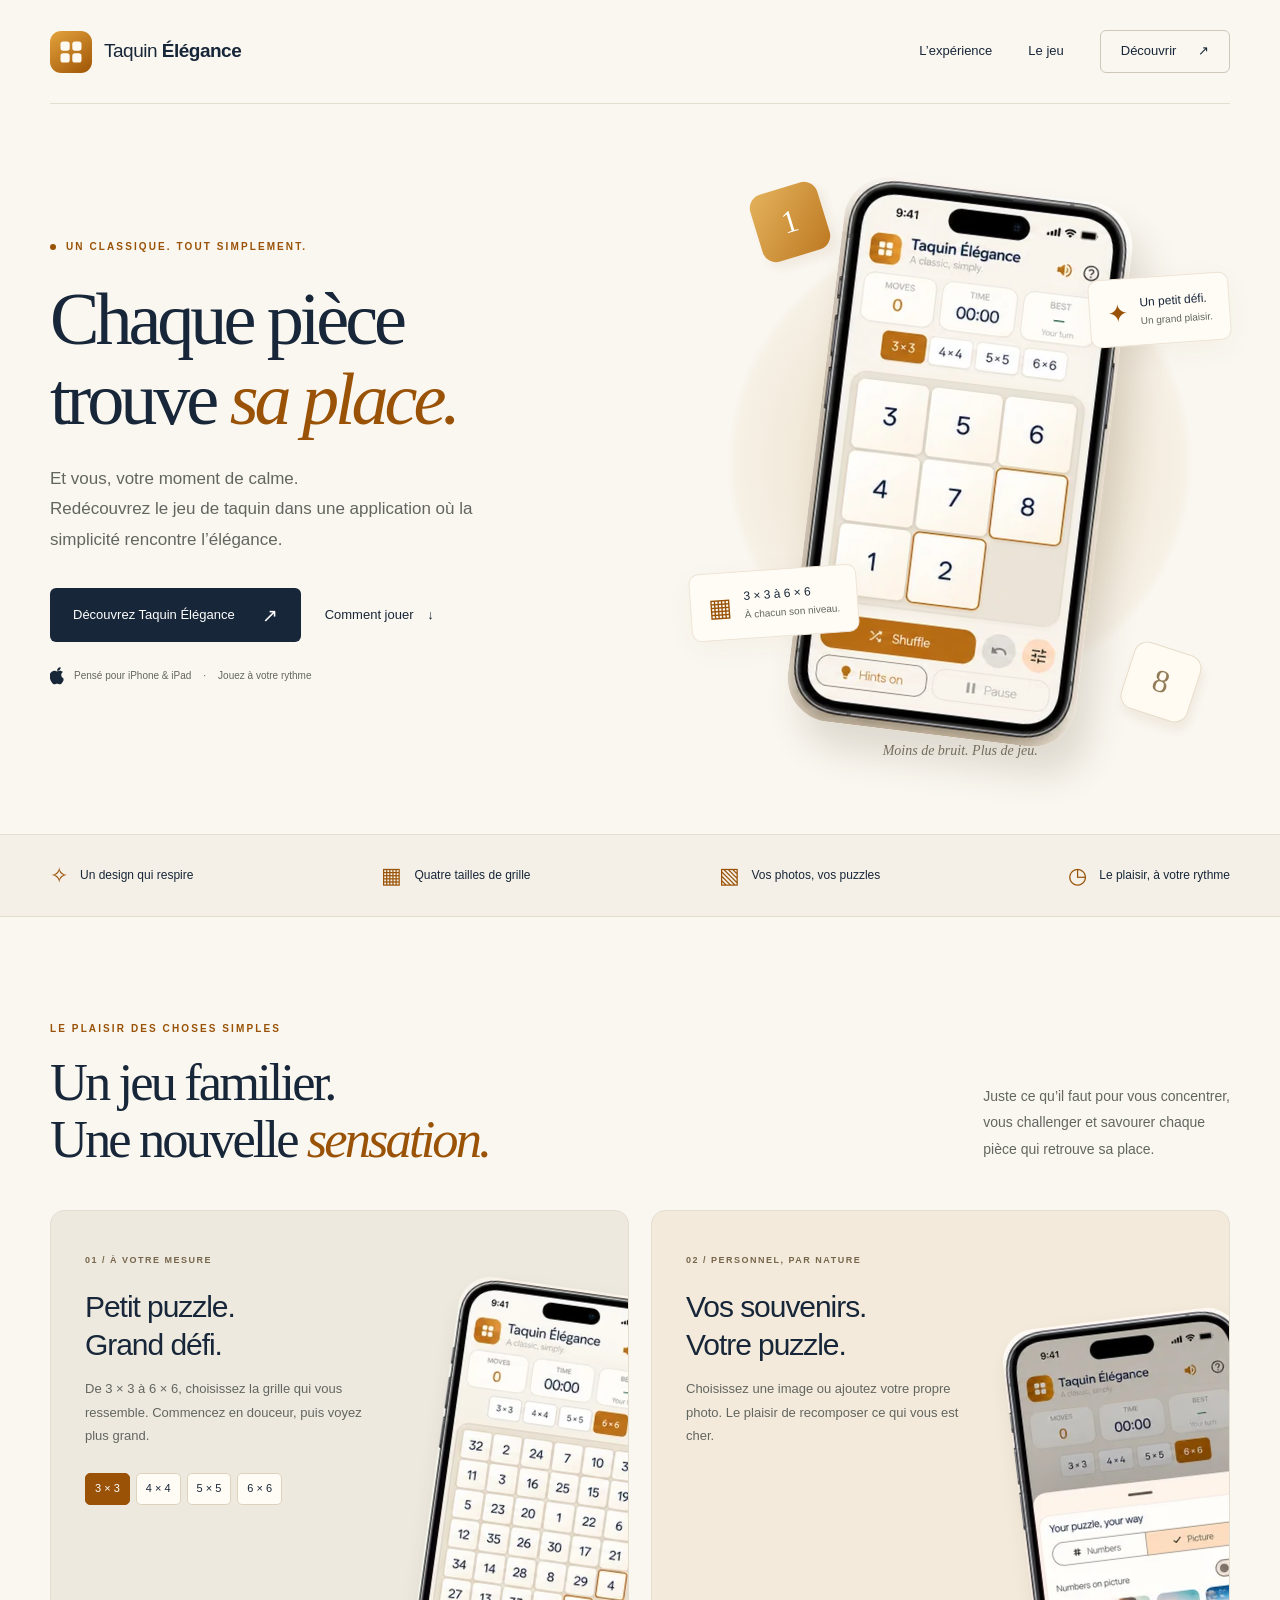
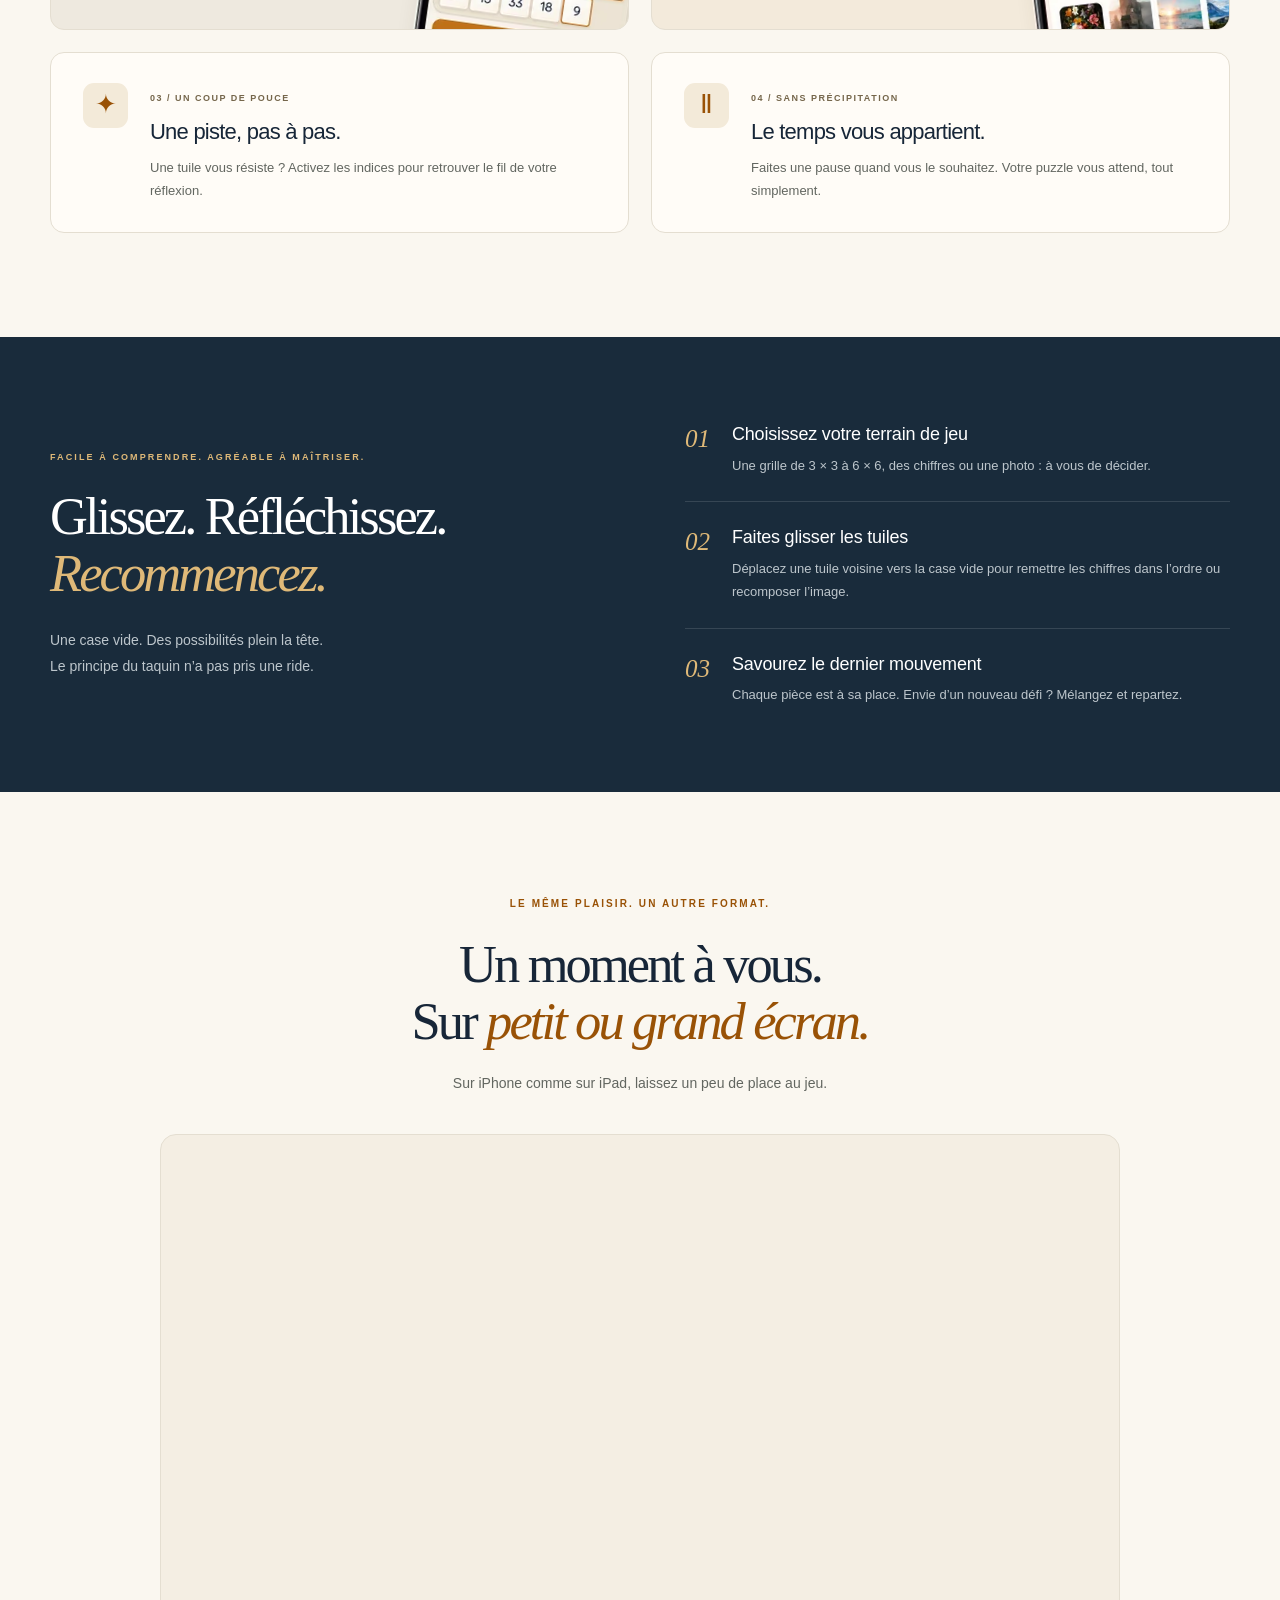
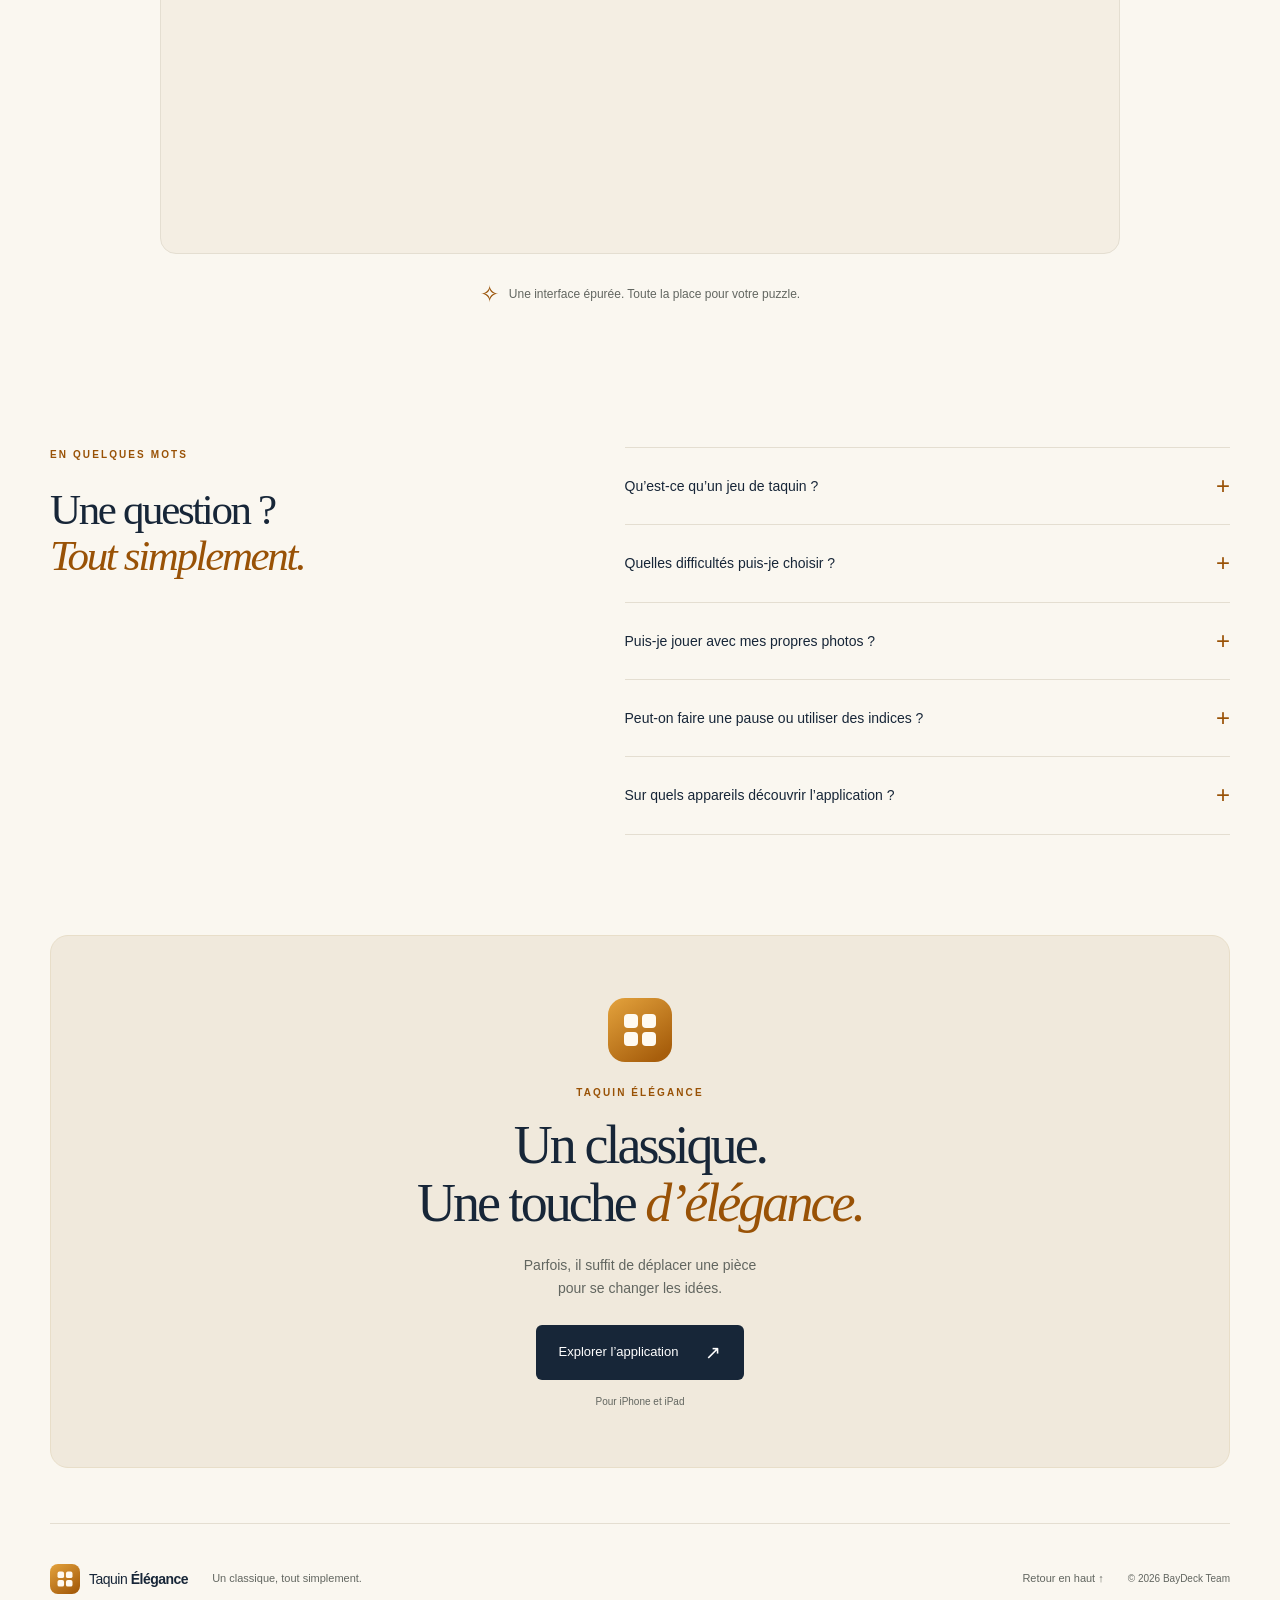
==== index.html @ d19a9f81 "fix: serve landing page from GitHub Pages root" ====
<!doctype html>
<html lang="fr">
<head>
  <meta charset="utf-8">
  <meta name="viewport" content="width=device-width, initial-scale=1">
  <title>Taquin Élégance — Le jeu de puzzle pour iPhone et iPad</title>
  <meta name="description" content="Redécouvrez le jeu de taquin sur iPhone et iPad : grilles de 3 × 3 à 6 × 6, indices et puzzles avec vos photos. Un classique, une touche d’élégance.">
  <meta name="theme-color" content="#faf7f0">
  <link rel="canonical" href="https://baydeck-team.github.io/taquinElegance/">
  <meta property="og:type" content="website">
  <meta property="og:locale" content="fr_FR">
  <meta property="og:site_name" content="Taquin Élégance">
  <meta property="og:title" content="Taquin Élégance — Chaque pièce trouve sa place.">
  <meta property="og:description" content="Un jeu de taquin pour iPhone et iPad. Des chiffres, vos photos et le plaisir de jouer à votre rythme.">
  <meta property="og:url" content="https://baydeck-team.github.io/taquinElegance/">
  <meta property="og:image" content="https://baydeck-team.github.io/taquinElegance/assets/social.jpg">
  <meta property="og:image:width" content="1200">
  <meta property="og:image:height" content="630">
  <meta property="og:image:alt" content="Taquin Élégance et son puzzle de chiffres sur iPhone">
  <meta name="twitter:card" content="summary_large_image">
  <meta name="twitter:title" content="Taquin Élégance — Chaque pièce trouve sa place.">
  <meta name="twitter:description" content="Redécouvrez le plaisir du jeu de taquin sur iPhone et iPad.">
  <meta name="twitter:image" content="https://baydeck-team.github.io/taquinElegance/assets/social.jpg">
  <link rel="icon" type="image/svg+xml" href="assets/icon.svg">
  <link rel="stylesheet" href="styles.css">
  <script type="application/ld+json">
  {"@context":"https://schema.org","@type":"SoftwareApplication","name":"Taquin Élégance","applicationCategory":"GameApplication","operatingSystem":"iOS, iPadOS","inLanguage":"fr","description":"Jeu de taquin avec grilles de 3 × 3 à 6 × 6, indices, mode photo et pause.","url":"https://baydeck-team.github.io/taquinElegance/","image":"https://baydeck-team.github.io/taquinElegance/assets/social.jpg"}
  </script>
</head>
<body>
  <a class="skip-link" href="#contenu">Aller au contenu</a>
  <header class="header wrap">
    <a class="brand" href="#" aria-label="Taquin Élégance, accueil"><img src="assets/icon.svg" width="42" height="42" alt=""><span>Taquin <b>Élégance</b></span></a>
    <nav aria-label="Navigation principale"><a href="#experience">L’expérience</a><a href="#comment-jouer">Le jeu</a><a class="nav-cta" href="#apercu">Découvrir <span aria-hidden="true">↗</span></a></nav>
  </header>
  <main id="contenu">
    <section class="hero wrap" aria-labelledby="hero-title">
      <div class="hero-copy">
        <p class="eyebrow"><span class="dot"></span> UN CLASSIQUE. TOUT SIMPLEMENT.</p>
        <h1 id="hero-title">Chaque pièce<br>trouve <em>sa place.</em></h1>
        <p class="hero-description">Et vous, votre moment de calme.<br>Redécouvrez le jeu de taquin dans une application où la simplicité rencontre l’élégance.</p>
        <div class="hero-actions"><a class="button" href="#experience">Découvrez Taquin Élégance <span aria-hidden="true">↗</span></a><a class="text-link" href="#comment-jouer">Comment jouer <span aria-hidden="true">↓</span></a></div>
        <div class="platform"><svg aria-hidden="true" width="19" height="23" viewBox="0 0 24 28" fill="currentColor"><path d="M17.1 0c.1 2-1.3 4.1-3.1 5.1-.9.5-1.8.7-2.7.6-.2-2 1.1-4 2.4-5 .9-.6 2.3-1.1 3.4-.7ZM21.7 20.6c-.6 1.4-.9 2-1.7 3.2-1.1 1.6-2.6 3.5-4.4 3.5-1.6 0-2.1-1.1-4.2-1.1s-2.7 1.1-4.3 1.1c-1.8 0-3.2-1.7-4.4-3.3C-.6 19.5-1.4 12.8.7 9.3c1.5-2.5 3.8-3.9 6-3.9 1.9 0 3.1 1.1 4.7 1.1 1.5 0 2.5-1.1 4.6-1.1 1.7 0 3.5.9 4.8 2.3-4.2 2.3-3.5 8.4.9 10.1-.1.9-.1 1.7 0 2.8Z"/></svg><span>Pensé pour iPhone & iPad</span><span class="platform-separator">·</span><span>Jouez à votre rythme</span></div>
      </div>
      <div class="hero-visual">
        <div class="orbit" aria-hidden="true"></div><div class="decor-tile tile-one" aria-hidden="true">1</div><div class="decor-tile tile-two" aria-hidden="true">8</div>
        <img class="hero-phone" src="assets/classic-480.webp" srcset="assets/classic-240.webp 240w, assets/classic-320.webp 320w, assets/classic-480.webp 480w" sizes="(max-width: 700px) 240px, (max-width: 1000px) 250px, (min-width: 1450px) 310px, 290px" width="458" height="866" alt="Taquin Élégance sur iPhone : une grille de neuf cases avec les chiffres à remettre dans l’ordre" fetchpriority="high">
        <div class="floating-note note-top"><span aria-hidden="true">✦</span><div>Un petit défi.<small>Un grand plaisir.</small></div></div>
        <div class="floating-note note-bottom"><span class="note-grid" aria-hidden="true">▦</span><div>3 × 3 à 6 × 6<small>À chacun son niveau.</small></div></div>
        <p class="visual-caption">Moins de bruit. Plus de jeu.</p>
      </div>
    </section>
    <div class="benefits-strip"><div class="wrap"><span><i aria-hidden="true">✧</i> Un design qui respire</span><span><i aria-hidden="true">▦</i> Quatre tailles de grille</span><span><i aria-hidden="true">▧</i> Vos photos, vos puzzles</span><span><i aria-hidden="true">◷</i> Le plaisir, à votre rythme</span></div></div>
    <section id="experience" class="section wrap" aria-labelledby="experience-title">
      <div class="section-heading"><div><p class="eyebrow">LE PLAISIR DES CHOSES SIMPLES</p><h2 id="experience-title">Un jeu familier.<br>Une nouvelle <em>sensation.</em></h2></div><p>Juste ce qu’il faut pour vous concentrer,<br>vous challenger et savourer chaque<br>pièce qui retrouve sa place.</p></div>
      <div class="feature-grid">
        <article class="feature feature-challenge"><div class="feature-text"><span class="feature-number">01 / À VOTRE MESURE</span><h3>Petit puzzle.<br>Grand défi.</h3><p>De 3 × 3 à 6 × 6, choisissez la grille qui vous ressemble. Commencez en douceur, puis voyez plus grand.</p><div class="grid-sizes" aria-label="Tailles de grille disponibles"><span>3 × 3</span><span>4 × 4</span><span>5 × 5</span><span>6 × 6</span></div></div><img src="assets/challenge.webp" srcset="assets/challenge-240.webp 240w, assets/challenge.webp 448w" sizes="(max-width: 700px) 180px, (max-width: 1000px) 195px, 220px" alt="Grille de taquin 6 × 6 sur iPhone" width="448" height="868" loading="lazy" decoding="async"></article>
        <article class="feature feature-pictures"><div class="feature-text"><span class="feature-number">02 / PERSONNEL, PAR NATURE</span><h3>Vos souvenirs.<br>Votre puzzle.</h3><p>Choisissez une image ou ajoutez votre propre photo. Le plaisir de recomposer ce qui vous est cher.</p></div><img src="assets/pictures.webp" srcset="assets/pictures-260.webp 260w, assets/pictures.webp 510w" sizes="(max-width: 700px) 190px, (max-width: 1000px) 220px, 238px" alt="Sélection de photos et option pour ajouter sa propre image dans Taquin Élégance" width="510" height="865" loading="lazy" decoding="async"></article>
        <article class="feature feature-hints"><span class="feature-icon" aria-hidden="true">✦</span><div><span class="feature-number">03 / UN COUP DE POUCE</span><h3>Une piste, pas à pas.</h3><p>Une tuile vous résiste ? Activez les indices pour retrouver le fil de votre réflexion.</p></div></article>
        <article class="feature feature-pace"><span class="feature-icon" aria-hidden="true">Ⅱ</span><div><span class="feature-number">04 / SANS PRÉCIPITATION</span><h3>Le temps vous appartient.</h3><p>Faites une pause quand vous le souhaitez. Votre puzzle vous attend, tout simplement.</p></div></article>
      </div>
    </section>
    <section id="comment-jouer" class="how-section" aria-labelledby="how-title"><div class="wrap how-layout"><div><p class="eyebrow">FACILE À COMPRENDRE. AGRÉABLE À MAÎTRISER.</p><h2 id="how-title">Glissez. Réfléchissez.<br><em>Recommencez.</em></h2><p class="how-intro">Une case vide. Des possibilités plein la tête.<br>Le principe du taquin n’a pas pris une ride.</p></div><ol class="steps"><li><span class="step-number">01</span><div><h3>Choisissez votre terrain de jeu</h3><p>Une grille de 3 × 3 à 6 × 6, des chiffres ou une photo : à vous de décider.</p></div></li><li><span class="step-number">02</span><div><h3>Faites glisser les tuiles</h3><p>Déplacez une tuile voisine vers la case vide pour remettre les chiffres dans l’ordre ou recomposer l’image.</p></div></li><li><span class="step-number">03</span><div><h3>Savourez le dernier mouvement</h3><p>Chaque pièce est à sa place. Envie d’un nouveau défi ? Mélangez et repartez.</p></div></li></ol></div></section>
    <section id="apercu" class="section wrap showcase" aria-labelledby="preview-title"><p class="eyebrow">LE MÊME PLAISIR. UN AUTRE FORMAT.</p><h2 id="preview-title">Un moment à vous.<br>Sur <em>petit ou grand écran.</em></h2><p>Sur iPhone comme sur iPad, laissez un peu de place au jeu.</p><picture><source type="image/webp" srcset="assets/ipad-400.webp 400w, assets/ipad-800.webp 800w, assets/ipad-1400.webp 1400w" sizes="(max-width: 700px) calc(100vw - 42px), (max-width: 1000px) calc(100vw - 58px), 958px"><img src="assets/ipad-1400.webp" alt="Taquin Élégance sur iPad, avec un puzzle photo en pause et les options de personnalisation" width="2732" height="2048" loading="lazy" decoding="async"></picture><div class="showcase-note"><span aria-hidden="true">✧</span> Une interface épurée. Toute la place pour votre puzzle.</div></section>
    <section class="faq wrap" aria-labelledby="faq-title"><div><p class="eyebrow">EN QUELQUES MOTS</p><h2 id="faq-title">Une question ?<br><em>Tout simplement.</em></h2></div><div class="faq-list"><details><summary>Qu’est-ce qu’un jeu de taquin ?</summary><p>Le taquin est un puzzle de tuiles coulissantes avec une case vide. Vous déplacez les tuiles voisines de cette case pour remettre les chiffres dans l’ordre ou reconstituer une image.</p></details><details><summary>Quelles difficultés puis-je choisir ?</summary><p>Taquin Élégance propose quatre tailles de grille : 3 × 3, 4 × 4, 5 × 5 et 6 × 6. Une petite grille pour découvrir le jeu, une plus grande pour relever le défi.</p></details><details><summary>Puis-je jouer avec mes propres photos ?</summary><p>Oui. Vous pouvez choisir une image proposée dans l’application ou ajouter votre propre photo pour la transformer en puzzle.</p></details><details><summary>Peut-on faire une pause ou utiliser des indices ?</summary><p>Oui. Vous pouvez mettre la partie en pause et activer les indices lorsque vous avez besoin d’un coup de pouce.</p></details><details><summary>Sur quels appareils découvrir l’application ?</summary><p>Taquin Élégance est une application pour iPhone et iPad. Les captures présentées sur cette page illustrent son interface sur les deux formats.</p></details></div></section>
    <section class="closing wrap" aria-labelledby="closing-title"><img src="assets/icon.svg" width="64" height="64" alt=""><p class="eyebrow">TAQUIN ÉLÉGANCE</p><h2 id="closing-title">Un classique.<br>Une touche <em>d’élégance.</em></h2><p>Parfois, il suffit de déplacer une pièce<br>pour se changer les idées.</p><a class="button" href="#apercu">Explorer l’application <span aria-hidden="true">↗</span></a><span class="closing-platform">Pour iPhone et iPad</span></section>
  </main>
  <footer class="footer wrap"><a class="brand" href="#"><img src="assets/icon.svg" width="30" height="30" alt=""><span>Taquin <b>Élégance</b></span></a><p>Un classique, tout simplement.</p><a href="#contenu">Retour en haut <span aria-hidden="true">↑</span></a><small>© 2026 BayDeck Team</small></footer>
</body>
</html>
---- styles.css ----
:root{--paper:#faf7f0;--ink:#172638;--muted:#626660;--amber:#995206;--line:#e4ded1;--serif:Georgia,'Times New Roman',serif;--sans:-apple-system,BlinkMacSystemFont,'Segoe UI',sans-serif}
*{box-sizing:border-box}html{scroll-behavior:smooth;scroll-padding-top:32px}body{margin:0;background:var(--paper);color:var(--ink);font:16px/1.6 var(--sans);-webkit-font-smoothing:antialiased}a{color:inherit;text-decoration:none}img{max-width:100%;height:auto;display:block}h1,h2,h3,p{margin:0}h1,h2{font-family:var(--serif);font-weight:400;letter-spacing:-.055em;line-height:1.08}h1{font-size:clamp(52px,5.8vw,80px)}h2{font-size:clamp(38px,4.1vw,54px)}h3{font-size:23px;line-height:1.25;letter-spacing:-.035em;font-weight:500}em{color:var(--amber);font-weight:400}a:focus-visible,summary:focus-visible{outline:3px solid var(--amber);outline-offset:6px;border-radius:4px}.wrap{width:min(1180px,calc(100% - 96px));margin-inline:auto}.skip-link{position:absolute;left:20px;top:-100px;z-index:10;background:var(--ink);color:#fff;padding:12px}.skip-link:focus{top:12px}.header{height:104px;display:flex;align-items:center;justify-content:space-between;border-bottom:1px solid var(--line)}.brand{display:flex;align-items:center;gap:12px;font-size:19px;letter-spacing:-.5px;white-space:nowrap}.brand b{font-weight:600}.header nav{display:flex;align-items:center;gap:36px;font-size:13px;font-weight:500}.header nav>a{padding-block:12px}.header nav>a:hover,.text-link:hover,.footer>a:hover{color:var(--amber)}.header nav .nav-cta{border:1px solid #cfc7b8;padding:10px 20px;border-radius:6px}.nav-cta span{margin-left:18px}.hero{display:grid;grid-template-columns:1.15fr 1fr;gap:20px;align-items:center;min-height:730px;padding-block:58px 72px}.eyebrow{font-size:10px;letter-spacing:2.1px;font-weight:650;color:var(--amber);margin-bottom:24px}.hero .eyebrow{display:flex;align-items:center;gap:10px}.dot{width:6px;height:6px;border-radius:50%;background:var(--amber)}.hero h1{margin-bottom:25px}.hero-description{font-size:17px;color:var(--muted);max-width:430px;line-height:1.8}.hero-actions{display:flex;gap:24px;align-items:center;margin-top:32px}.button{display:inline-flex;align-items:center;justify-content:center;gap:27px;background:var(--ink);color:#fff;font-size:13px;font-weight:500;padding:17px 23px;border-radius:6px;transition:background .2s,transform .2s}.button:hover{background:#31475a;transform:translateY(-2px)}.button span{font-size:19px;line-height:1}.text-link{font-size:13px;white-space:nowrap}.text-link span{margin-left:10px}.platform{display:flex;align-items:center;gap:9px;margin-top:25px;font-size:10px;color:var(--muted)}.platform svg{width:15px;height:18px;color:var(--ink)}.platform-separator{margin-inline:3px}.hero-visual{height:580px;position:relative;display:flex;align-items:center;justify-content:center}.orbit{position:absolute;width:470px;height:470px;max-width:100%;border-radius:50%;background:radial-gradient(ellipse,#eadcc3 0,#f1e8d8 47%,#f6f0e5 67%,transparent 70%)}.hero-phone{position:relative;width:290px;border-radius:44px;transform:rotate(7deg);box-shadow:16px 26px 35px #53402628}.floating-note{position:absolute;display:flex;align-items:center;gap:12px;padding:13px 17px;background:#fffcf6;border:1px solid #eee4d6;border-radius:10px;box-shadow:0 8px 30px #63481b0a;font-size:12px;line-height:1.6}.floating-note>span{font-size:25px;color:var(--amber)}.floating-note small{display:block;font-size:10px;color:var(--muted)}.note-top{right:0;top:104px;transform:rotate(-4deg)}.note-bottom{left:0;bottom:115px;transform:rotate(-4deg)}.decor-tile{position:absolute;width:70px;height:70px;display:grid;place-items:center;border-radius:14px;font-family:var(--serif);font-size:32px;box-shadow:4px 7px 10px #7a501a14}.tile-one{top:15px;left:65px;transform:rotate(-17deg);color:#fff;background:linear-gradient(135deg,#e4b25c,#bd7922)}.tile-two{right:34px;bottom:35px;transform:rotate(18deg);border:1px solid #e7ddcb;background:#fffbf2;color:#927b57}.visual-caption{position:absolute;bottom:-10px;font-family:var(--serif);font-style:italic;color:#746d5d;font-size:14px}.benefits-strip{border-block:1px solid var(--line);background:#f4f0e7}.benefits-strip>.wrap{display:flex;justify-content:space-between;gap:24px;padding-block:23px}.benefits-strip span{display:flex;gap:12px;align-items:center;font-size:12px}.benefits-strip i{font-size:22px;color:var(--amber);font-style:normal}.section{padding-block:104px}.section-heading{display:flex;justify-content:space-between;align-items:end;gap:35px;margin-bottom:42px}.section-heading .eyebrow{margin-bottom:17px}.section-heading>p{font-size:14px;color:var(--muted);line-height:1.9;margin-bottom:5px}.feature-grid{display:grid;grid-template-columns:1fr 1fr;gap:22px}.feature{border:1px solid var(--line);border-radius:14px;overflow:hidden}.feature-challenge,.feature-pictures{position:relative;min-height:420px;display:flex;background:#eee9df}.feature-pictures{background:#f3eadb}.feature-text{padding:34px;width:60%;position:relative;z-index:1}.feature-number{font-size:9px;letter-spacing:1.5px;color:#75664b;font-weight:600}.feature h3{margin-block:18px 14px;font-size:30px}.feature p{font-size:13px;line-height:1.8;color:var(--muted)}.feature-challenge>img,.feature-pictures>img{width:220px;position:absolute;right:-24px;top:75px;transform:rotate(8deg);border-radius:33px;box-shadow:8px 15px 25px #41372a24}.feature-pictures>img{right:-32px;top:106px;transform:rotate(-7deg);width:238px}.grid-sizes{display:flex;flex-wrap:wrap;gap:6px;margin-top:26px}.grid-sizes span{background:#fffcf5;border:1px solid #ded2bc;border-radius:5px;font-size:11px;padding:6px 9px}.grid-sizes span:first-child{background:var(--amber);color:white;border-color:var(--amber)}.feature-hints,.feature-pace{padding:30px 32px;display:flex;gap:22px;align-items:start;background:#fffcf7}.feature-icon{width:45px;height:45px;flex-shrink:0;display:grid;place-items:center;color:var(--amber);background:#f3ead9;font-size:26px;border-radius:11px}.feature-hints h3,.feature-pace h3{font-size:22px;margin-block:10px}.how-section{background:#192b3b;color:#fff;padding-block:86px}.how-layout{display:grid;grid-template-columns:1fr 1fr;gap:90px;align-items:center}.how-section .eyebrow{color:#dfb978;font-size:9px}.how-section em{color:#dfb978}.how-intro{color:#bdc6cc;font-size:14px;line-height:1.9;margin-top:25px}.steps{list-style:none;padding:0;margin:0}.steps li{display:flex;gap:22px;padding-block:24px;border-bottom:1px solid #ffffff20}.steps li:first-child{padding-top:0}.steps li:last-child{border:0;padding-bottom:0}.step-number{font-family:var(--serif);font-style:italic;font-size:25px;color:#dfb978;line-height:1.25}.steps h3{font-size:18px;margin-bottom:8px;letter-spacing:-.2px}.steps p{font-size:13px;color:#bdc6cc;line-height:1.8}.showcase{text-align:center}.showcase>p:not(.eyebrow){color:var(--muted);font-size:14px;margin-top:22px}.showcase picture{display:block;max-width:960px;margin:40px auto 0;border:1px solid var(--line);border-radius:16px;overflow:hidden;background:#f4eee3}.showcase-note{display:flex;justify-content:center;align-items:center;gap:10px;font-size:12px;color:var(--muted);margin-top:22px}.showcase-note span{color:var(--amber);font-size:23px}.faq{display:grid;grid-template-columns:1fr 1.2fr;gap:70px;padding-block:30px 100px}.faq h2{font-size:43px}.faq-list{border-top:1px solid var(--line)}details{border-bottom:1px solid var(--line);padding:19px 0}summary{font-size:14px;font-weight:500;cursor:pointer;list-style:none;display:flex;gap:20px;align-items:center;justify-content:space-between}summary::-webkit-details-marker{display:none}summary:after{content:'+';font-size:24px;font-weight:300;color:var(--amber)}details[open] summary:after{content:'−'}details p{font-size:13px;color:var(--muted);margin-top:14px;line-height:1.85;padding-right:25px}.closing{text-align:center;background:#f0e9dc;border:1px solid #e8dec9;border-radius:18px;padding:62px 25px 57px}.closing>img{margin:0 auto 23px}.closing .eyebrow{margin-bottom:15px}.closing h2{font-size:54px}.closing>p:not(.eyebrow){font-size:14px;color:var(--muted);margin-top:22px}.closing .button{margin-top:26px}.closing-platform{display:block;font-size:10px;color:var(--muted);margin-top:14px}.footer{display:flex;flex-wrap:wrap;gap:24px;align-items:center;padding-block:40px;margin-top:55px;border-top:1px solid var(--line);font-size:11px;color:var(--muted)}.footer .brand{font-size:14px;color:var(--ink);gap:9px}.footer p{flex:1}.footer small{font-size:10px}
@media(min-width:1450px){.hero{min-height:780px}.hero-visual{height:630px}.hero-phone{width:310px}.note-top{top:125px}.note-bottom{bottom:130px}}
@media(max-width:1000px){.wrap{width:calc(100% - 56px)}.hero{grid-template-columns:1.05fr 1fr;min-height:640px;gap:0}.hero h1{font-size:56px}.hero-description{font-size:15px}.hero-actions{flex-direction:column;align-items:start;gap:18px}.hero-visual{height:510px}.hero-phone{width:250px}.orbit{width:360px;height:360px}.floating-note{padding:10px;font-size:11px}.note-top{right:-5px;top:75px}.note-bottom{left:0;bottom:65px}.tile-one{left:30px;top:0}.tile-two{right:0;bottom:0}.platform{flex-wrap:wrap}.benefits-strip>.wrap{gap:15px}.benefits-strip span{font-size:10px;gap:7px}.section{padding-block:75px}.feature-text{padding:25px;width:63%}.feature h3{font-size:27px}.feature-challenge>img{width:195px;right:-48px;top:110px}.feature-pictures>img{width:220px;right:-65px;top:133px}.feature-challenge,.feature-pictures{min-height:415px}.feature-hints,.feature-pace{padding:25px;gap:16px}.feature-hints h3,.feature-pace h3{font-size:19px}.how-layout{gap:45px}.faq{gap:40px}.faq h2{font-size:37px}}
@media(max-width:700px){.wrap{width:calc(100% - 40px)}.header{height:80px}.brand{font-size:16px;gap:9px}.brand img{width:35px;height:35px}.header nav{gap:0}.header nav>a:not(.nav-cta){display:none}.header nav .nav-cta{padding:8px 13px;font-size:11px}.nav-cta span{margin-left:8px}.hero{grid-template-columns:1fr;padding-block:46px 35px;gap:30px}.hero-copy{text-align:center}.hero .eyebrow{justify-content:center;font-size:8px;letter-spacing:1.6px;margin-bottom:22px}.hero h1{font-size:clamp(48px,10.5vw,68px);margin-bottom:22px}.hero-description{max-width:380px;margin:auto;font-size:14px}.hero-actions{align-items:center;gap:19px;margin-top:25px}.button{font-size:12px;padding:15px 20px}.platform{justify-content:center;font-size:9px;gap:7px;margin-top:23px}.hero-visual{height:495px;max-width:430px;width:100%;margin:auto}.hero-phone{width:240px;border-radius:35px}.orbit{width:340px;height:340px}.floating-note{font-size:10px;gap:8px}.floating-note small{font-size:9px}.floating-note>span{font-size:21px}.note-top{top:98px;right:0}.note-bottom{left:0;bottom:85px}.decor-tile{width:55px;height:55px;font-size:25px;border-radius:11px}.tile-one{left:27px;top:17px}.tile-two{right:25px;bottom:37px}.visual-caption{font-size:12px;bottom:0}.benefits-strip>.wrap{display:grid;grid-template-columns:1fr 1fr;padding-block:19px;gap:13px 14px}.benefits-strip span{font-size:10px}.benefits-strip i{font-size:19px}.section{padding-block:60px}.section-heading{display:block;margin-bottom:30px}.section-heading>p{margin-top:23px;font-size:13px}.section-heading>p br{display:none}.eyebrow{font-size:8px;letter-spacing:1.7px;margin-bottom:17px}.feature-grid{grid-template-columns:1fr;gap:16px}.feature-challenge,.feature-pictures{min-height:370px}.feature-text{padding:27px;width:64%}.feature h3{font-size:29px}.feature p{font-size:12px}.feature-challenge>img{width:190px;right:-25px;top:80px}.feature-pictures>img{width:207px;right:-37px;top:95px}.grid-sizes{gap:5px}.grid-sizes span{padding:5px 7px;font-size:10px}.feature-hints,.feature-pace{padding:25px;gap:17px}.feature-hints h3,.feature-pace h3{font-size:21px}.how-section{padding-block:55px}.how-layout{grid-template-columns:1fr;gap:35px}.how-section .eyebrow{font-size:8px;max-width:290px;line-height:1.7}.how-intro{font-size:13px}.steps h3{font-size:16px}.steps p{font-size:12px}.showcase>p:not(.eyebrow){font-size:13px;max-width:270px;margin:20px auto 0}.showcase picture{margin-top:30px;border-radius:10px}.showcase-note{font-size:10px;gap:6px}.faq{grid-template-columns:1fr;gap:30px;padding-block:0 60px}.faq h2{font-size:38px}summary{font-size:13px}.closing{padding:42px 18px}.closing h2{font-size:43px}.closing>p:not(.eyebrow){font-size:13px}.footer{margin-top:40px;padding-block:28px;gap:18px;justify-content:space-between}.footer p{display:none}.footer small{width:100%}.footer .brand{font-size:12px}.footer .brand img{width:26px;height:26px}}
@media(max-width:700px){.feature-text{width:58%}.feature-challenge>img{right:-50px;width:180px}.feature-pictures>img{right:-65px;width:190px}}
@media(max-width:360px){.feature h3{font-size:25px}.feature-challenge>img{right:-65px}.feature-pictures>img{right:-80px}}
@media(prefers-reduced-motion:reduce){html{scroll-behavior:auto}*,*::before,*::after{transition:none!important}}
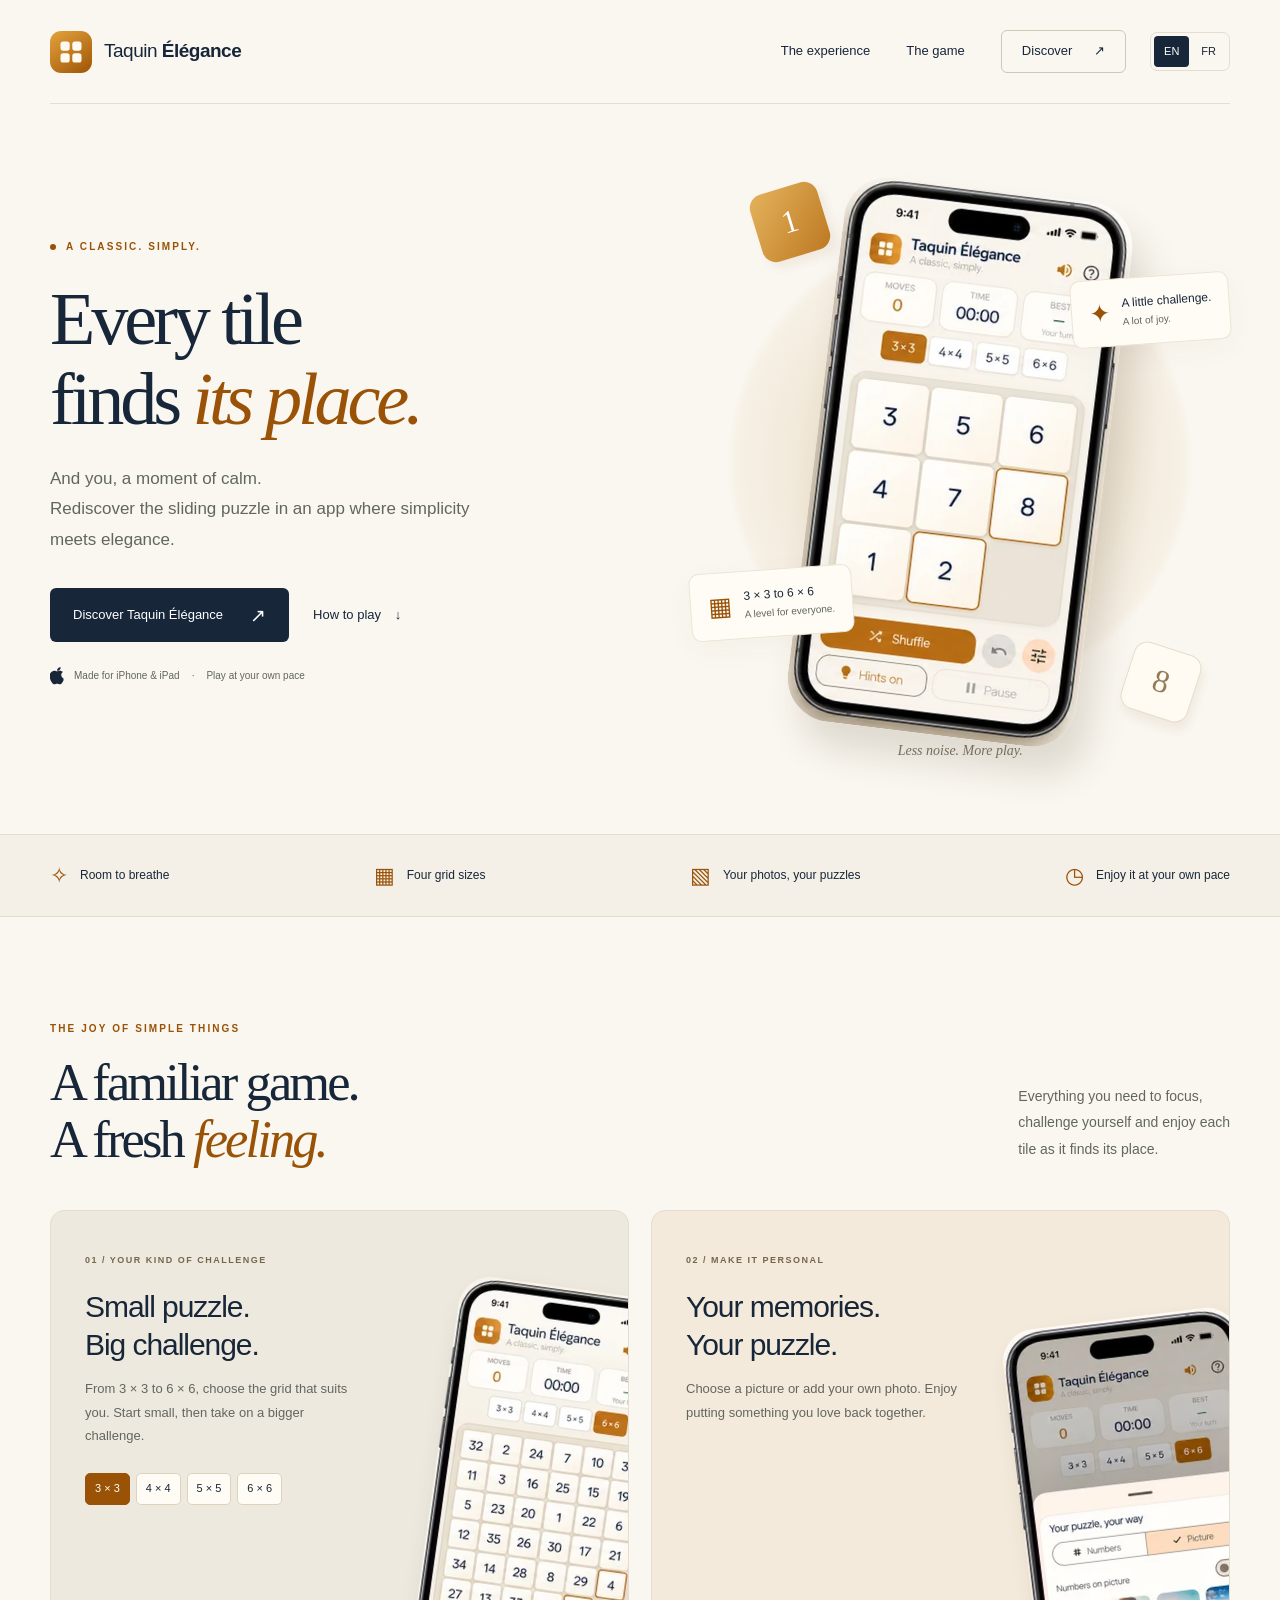
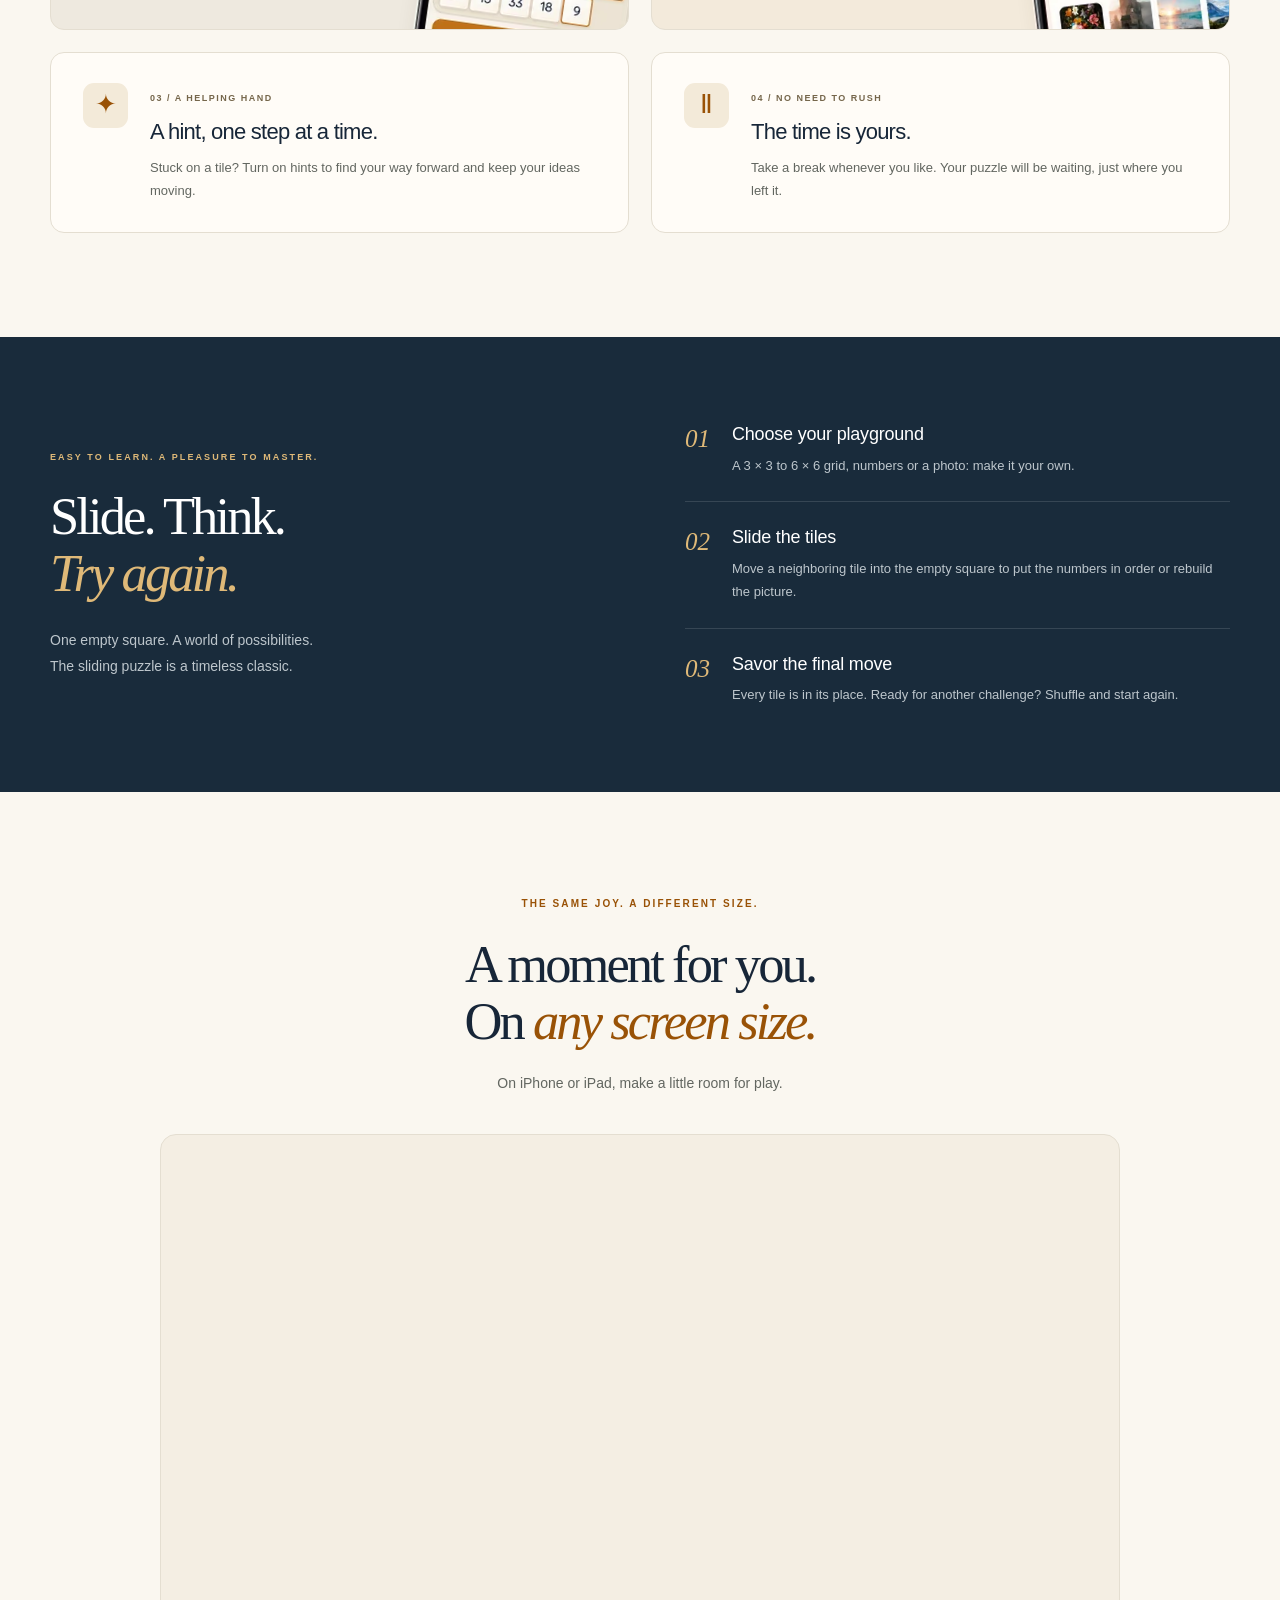
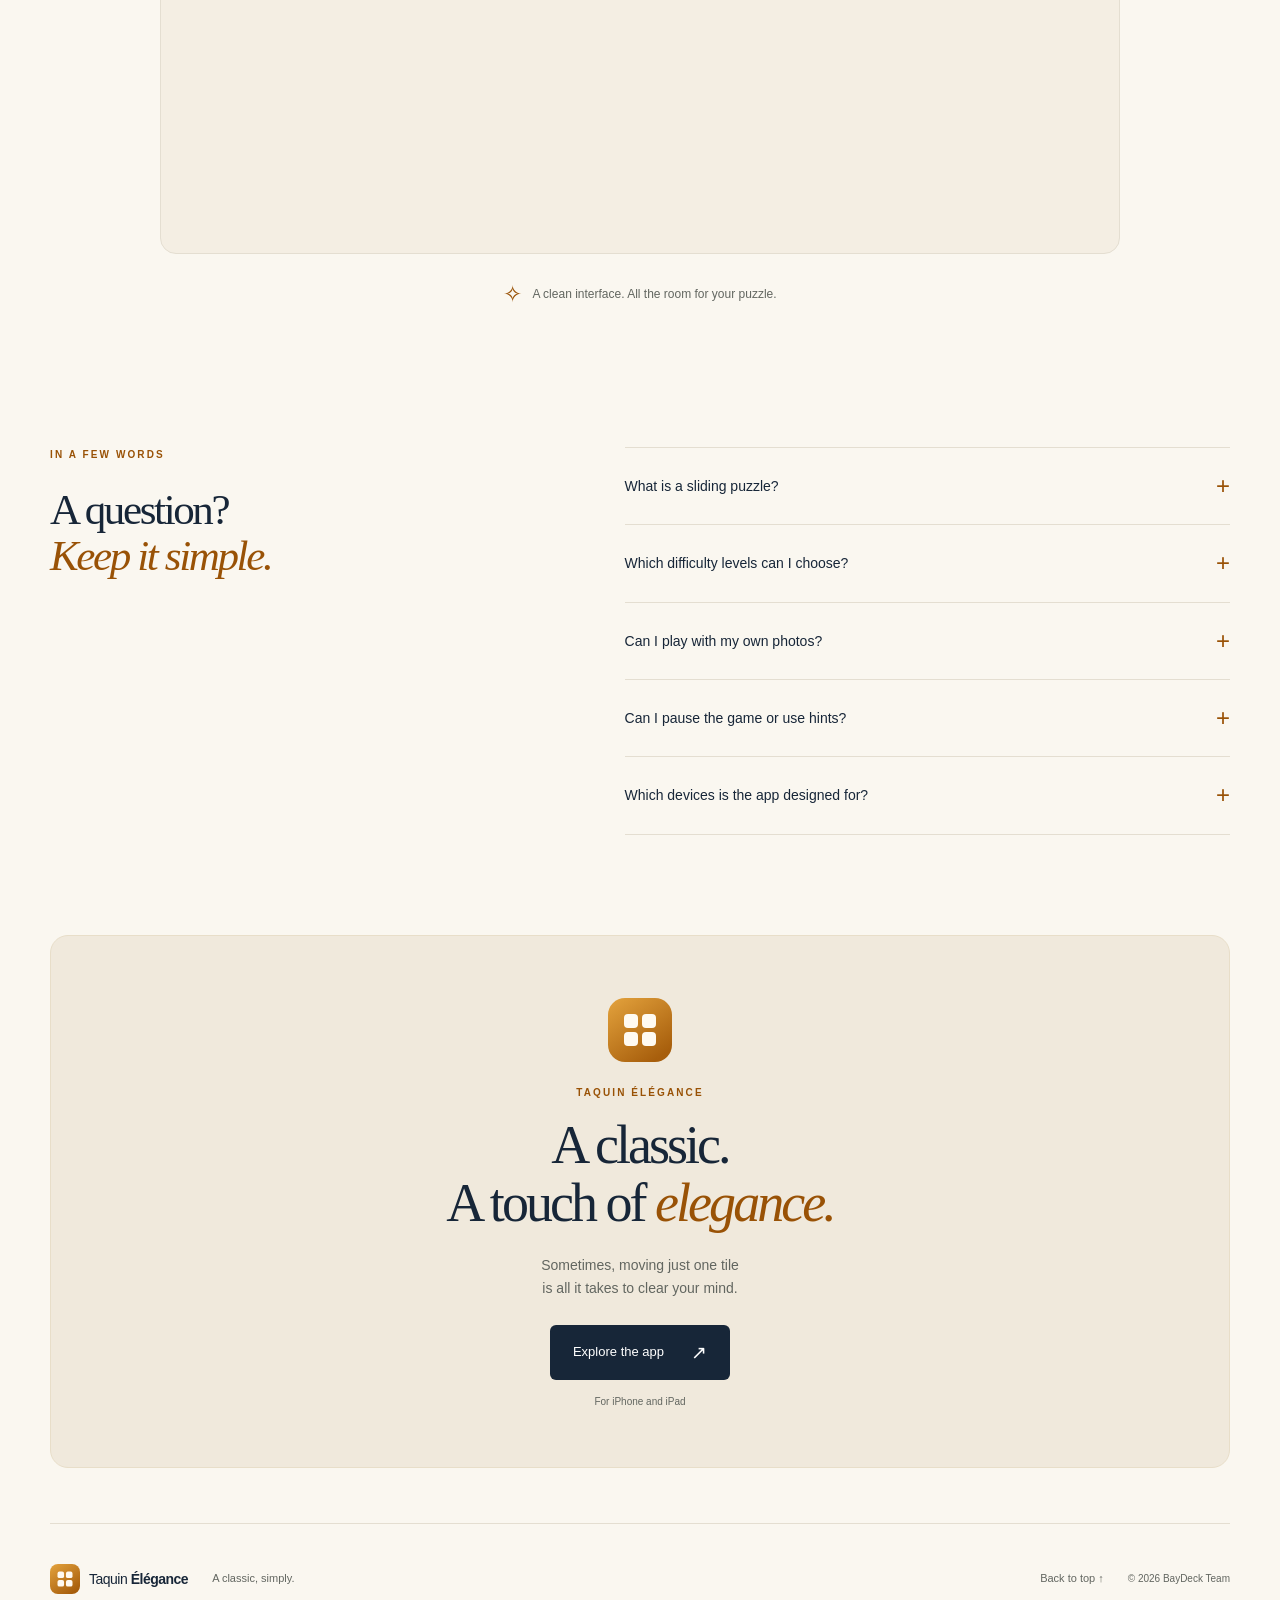
==== commit 2b64427a: "feat: add English default page and French language switch" ====
--- a/index.html
+++ b/index.html
@@ -1,70 +1,74 @@
 <!doctype html>
-<html lang="fr">
+<html lang="en">
 <head>
   <meta charset="utf-8">
   <meta name="viewport" content="width=device-width, initial-scale=1">
-  <title>Taquin Élégance — Le jeu de puzzle pour iPhone et iPad</title>
-  <meta name="description" content="Redécouvrez le jeu de taquin sur iPhone et iPad : grilles de 3 × 3 à 6 × 6, indices et puzzles avec vos photos. Un classique, une touche d’élégance.">
+  <title>Taquin Élégance — Sliding Puzzle for iPhone and iPad</title>
+  <meta name="description" content="Rediscover the sliding puzzle on iPhone and iPad: 3 × 3 to 6 × 6 grids, helpful hints and puzzles with your own photos. A classic, with a touch of elegance.">
   <meta name="theme-color" content="#faf7f0">
   <link rel="canonical" href="https://baydeck-team.github.io/taquinElegance/">
+  <link rel="alternate" hreflang="en" href="https://baydeck-team.github.io/taquinElegance/">
+  <link rel="alternate" hreflang="fr" href="https://baydeck-team.github.io/taquinElegance/fr/">
+  <link rel="alternate" hreflang="x-default" href="https://baydeck-team.github.io/taquinElegance/">
   <meta property="og:type" content="website">
-  <meta property="og:locale" content="fr_FR">
+  <meta property="og:locale" content="en_US">
+  <meta property="og:locale:alternate" content="fr_FR">
   <meta property="og:site_name" content="Taquin Élégance">
-  <meta property="og:title" content="Taquin Élégance — Chaque pièce trouve sa place.">
-  <meta property="og:description" content="Un jeu de taquin pour iPhone et iPad. Des chiffres, vos photos et le plaisir de jouer à votre rythme.">
+  <meta property="og:title" content="Taquin Élégance — Every tile finds its place.">
+  <meta property="og:description" content="A sliding puzzle for iPhone and iPad. Numbers, your photos and the joy of playing at your own pace.">
   <meta property="og:url" content="https://baydeck-team.github.io/taquinElegance/">
   <meta property="og:image" content="https://baydeck-team.github.io/taquinElegance/assets/social.jpg">
   <meta property="og:image:width" content="1200">
   <meta property="og:image:height" content="630">
-  <meta property="og:image:alt" content="Taquin Élégance et son puzzle de chiffres sur iPhone">
+  <meta property="og:image:alt" content="Taquin Élégance and its number puzzle on iPhone">
   <meta name="twitter:card" content="summary_large_image">
-  <meta name="twitter:title" content="Taquin Élégance — Chaque pièce trouve sa place.">
-  <meta name="twitter:description" content="Redécouvrez le plaisir du jeu de taquin sur iPhone et iPad.">
+  <meta name="twitter:title" content="Taquin Élégance — Every tile finds its place.">
+  <meta name="twitter:description" content="Rediscover the joy of sliding puzzles on iPhone and iPad.">
   <meta name="twitter:image" content="https://baydeck-team.github.io/taquinElegance/assets/social.jpg">
   <link rel="icon" type="image/svg+xml" href="assets/icon.svg">
   <link rel="stylesheet" href="styles.css">
   <script type="application/ld+json">
-  {"@context":"https://schema.org","@type":"SoftwareApplication","name":"Taquin Élégance","applicationCategory":"GameApplication","operatingSystem":"iOS, iPadOS","inLanguage":"fr","description":"Jeu de taquin avec grilles de 3 × 3 à 6 × 6, indices, mode photo et pause.","url":"https://baydeck-team.github.io/taquinElegance/","image":"https://baydeck-team.github.io/taquinElegance/assets/social.jpg"}
+  {"@context":"https://schema.org","@type":"SoftwareApplication","name":"Taquin Élégance","applicationCategory":"GameApplication","operatingSystem":"iOS, iPadOS","inLanguage":"en","description":"Sliding puzzle with 3 × 3 to 6 × 6 grids, hints, photo mode and pause.","url":"https://baydeck-team.github.io/taquinElegance/","image":"https://baydeck-team.github.io/taquinElegance/assets/social.jpg"}
   </script>
 </head>
 <body>
-  <a class="skip-link" href="#contenu">Aller au contenu</a>
+  <a class="skip-link" href="#content">Skip to content</a>
   <header class="header wrap">
-    <a class="brand" href="#" aria-label="Taquin Élégance, accueil"><img src="assets/icon.svg" width="42" height="42" alt=""><span>Taquin <b>Élégance</b></span></a>
-    <nav aria-label="Navigation principale"><a href="#experience">L’expérience</a><a href="#comment-jouer">Le jeu</a><a class="nav-cta" href="#apercu">Découvrir <span aria-hidden="true">↗</span></a></nav>
+    <a class="brand" href="./" aria-label="Taquin Élégance, home"><img src="assets/icon.svg" width="42" height="42" alt=""><span>Taquin <b>Élégance</b></span></a>
+    <div class="header-actions"><nav aria-label="Main navigation"><a href="#experience">The experience</a><a href="#how-to-play">The game</a><a class="nav-cta" href="#preview">Discover <span aria-hidden="true">↗</span></a></nav><nav class="language-switch" aria-label="Choose language"><a href="./" lang="en" hreflang="en" aria-label="English" aria-current="page">EN</a><a href="fr/" lang="fr" hreflang="fr" aria-label="Français">FR</a></nav></div>
   </header>
-  <main id="contenu">
+  <main id="content">
     <section class="hero wrap" aria-labelledby="hero-title">
       <div class="hero-copy">
-        <p class="eyebrow"><span class="dot"></span> UN CLASSIQUE. TOUT SIMPLEMENT.</p>
-        <h1 id="hero-title">Chaque pièce<br>trouve <em>sa place.</em></h1>
-        <p class="hero-description">Et vous, votre moment de calme.<br>Redécouvrez le jeu de taquin dans une application où la simplicité rencontre l’élégance.</p>
-        <div class="hero-actions"><a class="button" href="#experience">Découvrez Taquin Élégance <span aria-hidden="true">↗</span></a><a class="text-link" href="#comment-jouer">Comment jouer <span aria-hidden="true">↓</span></a></div>
-        <div class="platform"><svg aria-hidden="true" width="19" height="23" viewBox="0 0 24 28" fill="currentColor"><path d="M17.1 0c.1 2-1.3 4.1-3.1 5.1-.9.5-1.8.7-2.7.6-.2-2 1.1-4 2.4-5 .9-.6 2.3-1.1 3.4-.7ZM21.7 20.6c-.6 1.4-.9 2-1.7 3.2-1.1 1.6-2.6 3.5-4.4 3.5-1.6 0-2.1-1.1-4.2-1.1s-2.7 1.1-4.3 1.1c-1.8 0-3.2-1.7-4.4-3.3C-.6 19.5-1.4 12.8.7 9.3c1.5-2.5 3.8-3.9 6-3.9 1.9 0 3.1 1.1 4.7 1.1 1.5 0 2.5-1.1 4.6-1.1 1.7 0 3.5.9 4.8 2.3-4.2 2.3-3.5 8.4.9 10.1-.1.9-.1 1.7 0 2.8Z"/></svg><span>Pensé pour iPhone & iPad</span><span class="platform-separator">·</span><span>Jouez à votre rythme</span></div>
+        <p class="eyebrow"><span class="dot"></span> A CLASSIC. SIMPLY.</p>
+        <h1 id="hero-title">Every tile<br>finds <em>its place.</em></h1>
+        <p class="hero-description">And you, a moment of calm.<br>Rediscover the sliding puzzle in an app where simplicity meets elegance.</p>
+        <div class="hero-actions"><a class="button" href="#experience">Discover Taquin Élégance <span aria-hidden="true">↗</span></a><a class="text-link" href="#how-to-play">How to play <span aria-hidden="true">↓</span></a></div>
+        <div class="platform"><svg aria-hidden="true" width="19" height="23" viewBox="0 0 24 28" fill="currentColor"><path d="M17.1 0c.1 2-1.3 4.1-3.1 5.1-.9.5-1.8.7-2.7.6-.2-2 1.1-4 2.4-5 .9-.6 2.3-1.1 3.4-.7ZM21.7 20.6c-.6 1.4-.9 2-1.7 3.2-1.1 1.6-2.6 3.5-4.4 3.5-1.6 0-2.1-1.1-4.2-1.1s-2.7 1.1-4.3 1.1c-1.8 0-3.2-1.7-4.4-3.3C-.6 19.5-1.4 12.8.7 9.3c1.5-2.5 3.8-3.9 6-3.9 1.9 0 3.1 1.1 4.7 1.1 1.5 0 2.5-1.1 4.6-1.1 1.7 0 3.5.9 4.8 2.3-4.2 2.3-3.5 8.4.9 10.1-.1.9-.1 1.7 0 2.8Z"/></svg><span>Made for iPhone & iPad</span><span class="platform-separator">·</span><span>Play at your own pace</span></div>
       </div>
       <div class="hero-visual">
         <div class="orbit" aria-hidden="true"></div><div class="decor-tile tile-one" aria-hidden="true">1</div><div class="decor-tile tile-two" aria-hidden="true">8</div>
-        <img class="hero-phone" src="assets/classic-480.webp" srcset="assets/classic-240.webp 240w, assets/classic-320.webp 320w, assets/classic-480.webp 480w" sizes="(max-width: 700px) 240px, (max-width: 1000px) 250px, (min-width: 1450px) 310px, 290px" width="458" height="866" alt="Taquin Élégance sur iPhone : une grille de neuf cases avec les chiffres à remettre dans l’ordre" fetchpriority="high">
-        <div class="floating-note note-top"><span aria-hidden="true">✦</span><div>Un petit défi.<small>Un grand plaisir.</small></div></div>
-        <div class="floating-note note-bottom"><span class="note-grid" aria-hidden="true">▦</span><div>3 × 3 à 6 × 6<small>À chacun son niveau.</small></div></div>
-        <p class="visual-caption">Moins de bruit. Plus de jeu.</p>
+        <img class="hero-phone" src="assets/classic-480.webp" srcset="assets/classic-240.webp 240w, assets/classic-320.webp 320w, assets/classic-480.webp 480w" sizes="(max-width: 700px) 240px, (max-width: 1000px) 250px, (min-width: 1450px) 310px, 290px" width="458" height="866" alt="Taquin Élégance on iPhone: a nine-square grid with numbered tiles to put back in order" fetchpriority="high">
+        <div class="floating-note note-top"><span aria-hidden="true">✦</span><div>A little challenge.<small>A lot of joy.</small></div></div>
+        <div class="floating-note note-bottom"><span class="note-grid" aria-hidden="true">▦</span><div>3 × 3 to 6 × 6<small>A level for everyone.</small></div></div>
+        <p class="visual-caption">Less noise. More play.</p>
       </div>
     </section>
-    <div class="benefits-strip"><div class="wrap"><span><i aria-hidden="true">✧</i> Un design qui respire</span><span><i aria-hidden="true">▦</i> Quatre tailles de grille</span><span><i aria-hidden="true">▧</i> Vos photos, vos puzzles</span><span><i aria-hidden="true">◷</i> Le plaisir, à votre rythme</span></div></div>
+    <div class="benefits-strip"><div class="wrap"><span><i aria-hidden="true">✧</i> Room to breathe</span><span><i aria-hidden="true">▦</i> Four grid sizes</span><span><i aria-hidden="true">▧</i> Your photos, your puzzles</span><span><i aria-hidden="true">◷</i> Enjoy it at your own pace</span></div></div>
     <section id="experience" class="section wrap" aria-labelledby="experience-title">
-      <div class="section-heading"><div><p class="eyebrow">LE PLAISIR DES CHOSES SIMPLES</p><h2 id="experience-title">Un jeu familier.<br>Une nouvelle <em>sensation.</em></h2></div><p>Juste ce qu’il faut pour vous concentrer,<br>vous challenger et savourer chaque<br>pièce qui retrouve sa place.</p></div>
+      <div class="section-heading"><div><p class="eyebrow">THE JOY OF SIMPLE THINGS</p><h2 id="experience-title">A familiar game.<br>A fresh <em>feeling.</em></h2></div><p>Everything you need to focus,<br>challenge yourself and enjoy each<br>tile as it finds its place.</p></div>
       <div class="feature-grid">
-        <article class="feature feature-challenge"><div class="feature-text"><span class="feature-number">01 / À VOTRE MESURE</span><h3>Petit puzzle.<br>Grand défi.</h3><p>De 3 × 3 à 6 × 6, choisissez la grille qui vous ressemble. Commencez en douceur, puis voyez plus grand.</p><div class="grid-sizes" aria-label="Tailles de grille disponibles"><span>3 × 3</span><span>4 × 4</span><span>5 × 5</span><span>6 × 6</span></div></div><img src="assets/challenge.webp" srcset="assets/challenge-240.webp 240w, assets/challenge.webp 448w" sizes="(max-width: 700px) 180px, (max-width: 1000px) 195px, 220px" alt="Grille de taquin 6 × 6 sur iPhone" width="448" height="868" loading="lazy" decoding="async"></article>
-        <article class="feature feature-pictures"><div class="feature-text"><span class="feature-number">02 / PERSONNEL, PAR NATURE</span><h3>Vos souvenirs.<br>Votre puzzle.</h3><p>Choisissez une image ou ajoutez votre propre photo. Le plaisir de recomposer ce qui vous est cher.</p></div><img src="assets/pictures.webp" srcset="assets/pictures-260.webp 260w, assets/pictures.webp 510w" sizes="(max-width: 700px) 190px, (max-width: 1000px) 220px, 238px" alt="Sélection de photos et option pour ajouter sa propre image dans Taquin Élégance" width="510" height="865" loading="lazy" decoding="async"></article>
-        <article class="feature feature-hints"><span class="feature-icon" aria-hidden="true">✦</span><div><span class="feature-number">03 / UN COUP DE POUCE</span><h3>Une piste, pas à pas.</h3><p>Une tuile vous résiste ? Activez les indices pour retrouver le fil de votre réflexion.</p></div></article>
-        <article class="feature feature-pace"><span class="feature-icon" aria-hidden="true">Ⅱ</span><div><span class="feature-number">04 / SANS PRÉCIPITATION</span><h3>Le temps vous appartient.</h3><p>Faites une pause quand vous le souhaitez. Votre puzzle vous attend, tout simplement.</p></div></article>
+        <article class="feature feature-challenge"><div class="feature-text"><span class="feature-number">01 / YOUR KIND OF CHALLENGE</span><h3>Small puzzle.<br>Big challenge.</h3><p>From 3 × 3 to 6 × 6, choose the grid that suits you. Start small, then take on a bigger challenge.</p><div class="grid-sizes" aria-label="Available grid sizes"><span>3 × 3</span><span>4 × 4</span><span>5 × 5</span><span>6 × 6</span></div></div><img src="assets/challenge.webp" srcset="assets/challenge-240.webp 240w, assets/challenge.webp 448w" sizes="(max-width: 700px) 180px, (max-width: 1000px) 195px, 220px" alt="A 6 × 6 sliding puzzle grid on iPhone" width="448" height="868" loading="lazy" decoding="async"></article>
+        <article class="feature feature-pictures"><div class="feature-text"><span class="feature-number">02 / MAKE IT PERSONAL</span><h3>Your memories.<br>Your puzzle.</h3><p>Choose a picture or add your own photo. Enjoy putting something you love back together.</p></div><img src="assets/pictures.webp" srcset="assets/pictures-260.webp 260w, assets/pictures.webp 510w" sizes="(max-width: 700px) 190px, (max-width: 1000px) 220px, 238px" alt="Photo selection and the option to add your own picture in Taquin Élégance" width="510" height="865" loading="lazy" decoding="async"></article>
+        <article class="feature feature-hints"><span class="feature-icon" aria-hidden="true">✦</span><div><span class="feature-number">03 / A HELPING HAND</span><h3>A hint, one step at a time.</h3><p>Stuck on a tile? Turn on hints to find your way forward and keep your ideas moving.</p></div></article>
+        <article class="feature feature-pace"><span class="feature-icon" aria-hidden="true">Ⅱ</span><div><span class="feature-number">04 / NO NEED TO RUSH</span><h3>The time is yours.</h3><p>Take a break whenever you like. Your puzzle will be waiting, just where you left it.</p></div></article>
       </div>
     </section>
-    <section id="comment-jouer" class="how-section" aria-labelledby="how-title"><div class="wrap how-layout"><div><p class="eyebrow">FACILE À COMPRENDRE. AGRÉABLE À MAÎTRISER.</p><h2 id="how-title">Glissez. Réfléchissez.<br><em>Recommencez.</em></h2><p class="how-intro">Une case vide. Des possibilités plein la tête.<br>Le principe du taquin n’a pas pris une ride.</p></div><ol class="steps"><li><span class="step-number">01</span><div><h3>Choisissez votre terrain de jeu</h3><p>Une grille de 3 × 3 à 6 × 6, des chiffres ou une photo : à vous de décider.</p></div></li><li><span class="step-number">02</span><div><h3>Faites glisser les tuiles</h3><p>Déplacez une tuile voisine vers la case vide pour remettre les chiffres dans l’ordre ou recomposer l’image.</p></div></li><li><span class="step-number">03</span><div><h3>Savourez le dernier mouvement</h3><p>Chaque pièce est à sa place. Envie d’un nouveau défi ? Mélangez et repartez.</p></div></li></ol></div></section>
-    <section id="apercu" class="section wrap showcase" aria-labelledby="preview-title"><p class="eyebrow">LE MÊME PLAISIR. UN AUTRE FORMAT.</p><h2 id="preview-title">Un moment à vous.<br>Sur <em>petit ou grand écran.</em></h2><p>Sur iPhone comme sur iPad, laissez un peu de place au jeu.</p><picture><source type="image/webp" srcset="assets/ipad-400.webp 400w, assets/ipad-800.webp 800w, assets/ipad-1400.webp 1400w" sizes="(max-width: 700px) calc(100vw - 42px), (max-width: 1000px) calc(100vw - 58px), 958px"><img src="assets/ipad-1400.webp" alt="Taquin Élégance sur iPad, avec un puzzle photo en pause et les options de personnalisation" width="2732" height="2048" loading="lazy" decoding="async"></picture><div class="showcase-note"><span aria-hidden="true">✧</span> Une interface épurée. Toute la place pour votre puzzle.</div></section>
-    <section class="faq wrap" aria-labelledby="faq-title"><div><p class="eyebrow">EN QUELQUES MOTS</p><h2 id="faq-title">Une question ?<br><em>Tout simplement.</em></h2></div><div class="faq-list"><details><summary>Qu’est-ce qu’un jeu de taquin ?</summary><p>Le taquin est un puzzle de tuiles coulissantes avec une case vide. Vous déplacez les tuiles voisines de cette case pour remettre les chiffres dans l’ordre ou reconstituer une image.</p></details><details><summary>Quelles difficultés puis-je choisir ?</summary><p>Taquin Élégance propose quatre tailles de grille : 3 × 3, 4 × 4, 5 × 5 et 6 × 6. Une petite grille pour découvrir le jeu, une plus grande pour relever le défi.</p></details><details><summary>Puis-je jouer avec mes propres photos ?</summary><p>Oui. Vous pouvez choisir une image proposée dans l’application ou ajouter votre propre photo pour la transformer en puzzle.</p></details><details><summary>Peut-on faire une pause ou utiliser des indices ?</summary><p>Oui. Vous pouvez mettre la partie en pause et activer les indices lorsque vous avez besoin d’un coup de pouce.</p></details><details><summary>Sur quels appareils découvrir l’application ?</summary><p>Taquin Élégance est une application pour iPhone et iPad. Les captures présentées sur cette page illustrent son interface sur les deux formats.</p></details></div></section>
-    <section class="closing wrap" aria-labelledby="closing-title"><img src="assets/icon.svg" width="64" height="64" alt=""><p class="eyebrow">TAQUIN ÉLÉGANCE</p><h2 id="closing-title">Un classique.<br>Une touche <em>d’élégance.</em></h2><p>Parfois, il suffit de déplacer une pièce<br>pour se changer les idées.</p><a class="button" href="#apercu">Explorer l’application <span aria-hidden="true">↗</span></a><span class="closing-platform">Pour iPhone et iPad</span></section>
+    <section id="how-to-play" class="how-section" aria-labelledby="how-title"><div class="wrap how-layout"><div><p class="eyebrow">EASY TO LEARN. A PLEASURE TO MASTER.</p><h2 id="how-title">Slide. Think.<br><em>Try again.</em></h2><p class="how-intro">One empty square. A world of possibilities.<br>The sliding puzzle is a timeless classic.</p></div><ol class="steps"><li><span class="step-number">01</span><div><h3>Choose your playground</h3><p>A 3 × 3 to 6 × 6 grid, numbers or a photo: make it your own.</p></div></li><li><span class="step-number">02</span><div><h3>Slide the tiles</h3><p>Move a neighboring tile into the empty square to put the numbers in order or rebuild the picture.</p></div></li><li><span class="step-number">03</span><div><h3>Savor the final move</h3><p>Every tile is in its place. Ready for another challenge? Shuffle and start again.</p></div></li></ol></div></section>
+    <section id="preview" class="section wrap showcase" aria-labelledby="preview-title"><p class="eyebrow">THE SAME JOY. A DIFFERENT SIZE.</p><h2 id="preview-title">A moment for you.<br>On <em>any screen size.</em></h2><p>On iPhone or iPad, make a little room for play.</p><picture><source type="image/webp" srcset="assets/ipad-400.webp 400w, assets/ipad-800.webp 800w, assets/ipad-1400.webp 1400w" sizes="(max-width: 700px) calc(100vw - 42px), (max-width: 1000px) calc(100vw - 58px), 958px"><img src="assets/ipad-1400.webp" alt="Taquin Élégance on iPad, showing a paused photo puzzle and personalization options" width="2732" height="2048" loading="lazy" decoding="async"></picture><div class="showcase-note"><span aria-hidden="true">✧</span> A clean interface. All the room for your puzzle.</div></section>
+    <section class="faq wrap" aria-labelledby="faq-title"><div><p class="eyebrow">IN A FEW WORDS</p><h2 id="faq-title">A question?<br><em>Keep it simple.</em></h2></div><div class="faq-list"><details><summary>What is a sliding puzzle?</summary><p>A sliding puzzle is a grid of movable tiles with one empty square. Slide neighboring tiles into that space to put numbers in order or rebuild a picture.</p></details><details><summary>Which difficulty levels can I choose?</summary><p>Taquin Élégance offers four grid sizes: 3 × 3, 4 × 4, 5 × 5 and 6 × 6. Choose a small grid to get started, or a larger one for a bigger challenge.</p></details><details><summary>Can I play with my own photos?</summary><p>Yes. Choose one of the pictures included in the app or add your own photo to turn it into a puzzle.</p></details><details><summary>Can I pause the game or use hints?</summary><p>Yes. You can pause your game and turn on hints whenever you need a helping hand.</p></details><details><summary>Which devices is the app designed for?</summary><p>Taquin Élégance is an app for iPhone and iPad. The screenshots on this page show its interface on both screen sizes.</p></details></div></section>
+    <section class="closing wrap" aria-labelledby="closing-title"><img src="assets/icon.svg" width="64" height="64" alt=""><p class="eyebrow">TAQUIN ÉLÉGANCE</p><h2 id="closing-title">A classic.<br>A touch of <em>elegance.</em></h2><p>Sometimes, moving just one tile<br>is all it takes to clear your mind.</p><a class="button" href="#preview">Explore the app <span aria-hidden="true">↗</span></a><span class="closing-platform">For iPhone and iPad</span></section>
   </main>
-  <footer class="footer wrap"><a class="brand" href="#"><img src="assets/icon.svg" width="30" height="30" alt=""><span>Taquin <b>Élégance</b></span></a><p>Un classique, tout simplement.</p><a href="#contenu">Retour en haut <span aria-hidden="true">↑</span></a><small>© 2026 BayDeck Team</small></footer>
+  <footer class="footer wrap"><a class="brand" href="./"><img src="assets/icon.svg" width="30" height="30" alt=""><span>Taquin <b>Élégance</b></span></a><p>A classic, simply.</p><a href="#content">Back to top <span aria-hidden="true">↑</span></a><small>© 2026 BayDeck Team</small></footer>
 </body>
 </html>
--- a/styles.css
+++ b/styles.css
@@ -5,4 +5,12 @@
 @media(max-width:700px){.wrap{width:calc(100% - 40px)}.header{height:80px}.brand{font-size:16px;gap:9px}.brand img{width:35px;height:35px}.header nav{gap:0}.header nav>a:not(.nav-cta){display:none}.header nav .nav-cta{padding:8px 13px;font-size:11px}.nav-cta span{margin-left:8px}.hero{grid-template-columns:1fr;padding-block:46px 35px;gap:30px}.hero-copy{text-align:center}.hero .eyebrow{justify-content:center;font-size:8px;letter-spacing:1.6px;margin-bottom:22px}.hero h1{font-size:clamp(48px,10.5vw,68px);margin-bottom:22px}.hero-description{max-width:380px;margin:auto;font-size:14px}.hero-actions{align-items:center;gap:19px;margin-top:25px}.button{font-size:12px;padding:15px 20px}.platform{justify-content:center;font-size:9px;gap:7px;margin-top:23px}.hero-visual{height:495px;max-width:430px;width:100%;margin:auto}.hero-phone{width:240px;border-radius:35px}.orbit{width:340px;height:340px}.floating-note{font-size:10px;gap:8px}.floating-note small{font-size:9px}.floating-note>span{font-size:21px}.note-top{top:98px;right:0}.note-bottom{left:0;bottom:85px}.decor-tile{width:55px;height:55px;font-size:25px;border-radius:11px}.tile-one{left:27px;top:17px}.tile-two{right:25px;bottom:37px}.visual-caption{font-size:12px;bottom:0}.benefits-strip>.wrap{display:grid;grid-template-columns:1fr 1fr;padding-block:19px;gap:13px 14px}.benefits-strip span{font-size:10px}.benefits-strip i{font-size:19px}.section{padding-block:60px}.section-heading{display:block;margin-bottom:30px}.section-heading>p{margin-top:23px;font-size:13px}.section-heading>p br{display:none}.eyebrow{font-size:8px;letter-spacing:1.7px;margin-bottom:17px}.feature-grid{grid-template-columns:1fr;gap:16px}.feature-challenge,.feature-pictures{min-height:370px}.feature-text{padding:27px;width:64%}.feature h3{font-size:29px}.feature p{font-size:12px}.feature-challenge>img{width:190px;right:-25px;top:80px}.feature-pictures>img{width:207px;right:-37px;top:95px}.grid-sizes{gap:5px}.grid-sizes span{padding:5px 7px;font-size:10px}.feature-hints,.feature-pace{padding:25px;gap:17px}.feature-hints h3,.feature-pace h3{font-size:21px}.how-section{padding-block:55px}.how-layout{grid-template-columns:1fr;gap:35px}.how-section .eyebrow{font-size:8px;max-width:290px;line-height:1.7}.how-intro{font-size:13px}.steps h3{font-size:16px}.steps p{font-size:12px}.showcase>p:not(.eyebrow){font-size:13px;max-width:270px;margin:20px auto 0}.showcase picture{margin-top:30px;border-radius:10px}.showcase-note{font-size:10px;gap:6px}.faq{grid-template-columns:1fr;gap:30px;padding-block:0 60px}.faq h2{font-size:38px}summary{font-size:13px}.closing{padding:42px 18px}.closing h2{font-size:43px}.closing>p:not(.eyebrow){font-size:13px}.footer{margin-top:40px;padding-block:28px;gap:18px;justify-content:space-between}.footer p{display:none}.footer small{width:100%}.footer .brand{font-size:12px}.footer .brand img{width:26px;height:26px}}
 @media(max-width:700px){.feature-text{width:58%}.feature-challenge>img{right:-50px;width:180px}.feature-pictures>img{right:-65px;width:190px}}
 @media(max-width:360px){.feature h3{font-size:25px}.feature-challenge>img{right:-65px}.feature-pictures>img{right:-80px}}
+.header-actions{display:flex;align-items:center;gap:24px}
+.header nav.language-switch{display:flex;gap:2px;padding:3px;border:1px solid var(--line);border-radius:7px}
+.header nav.language-switch>a{display:block;padding:7px 10px;border-radius:4px;font-size:11px;line-height:1.5}
+.header nav.language-switch>a[aria-current="page"]{background:var(--ink);color:#fff}
+.header nav.language-switch>a:not([aria-current]):hover{background:#eee9df;color:var(--amber)}
+@media(max-width:1000px){.header-actions{gap:15px}.header-actions>nav:not(.language-switch){gap:20px}}
+@media(max-width:700px){.header-actions{gap:12px}.header nav.language-switch>a{padding:7px 8px;font-size:10px}}
+@media(max-width:360px){.header-actions>nav:not(.language-switch){display:none}}
 @media(prefers-reduced-motion:reduce){html{scroll-behavior:auto}*,*::before,*::after{transition:none!important}}
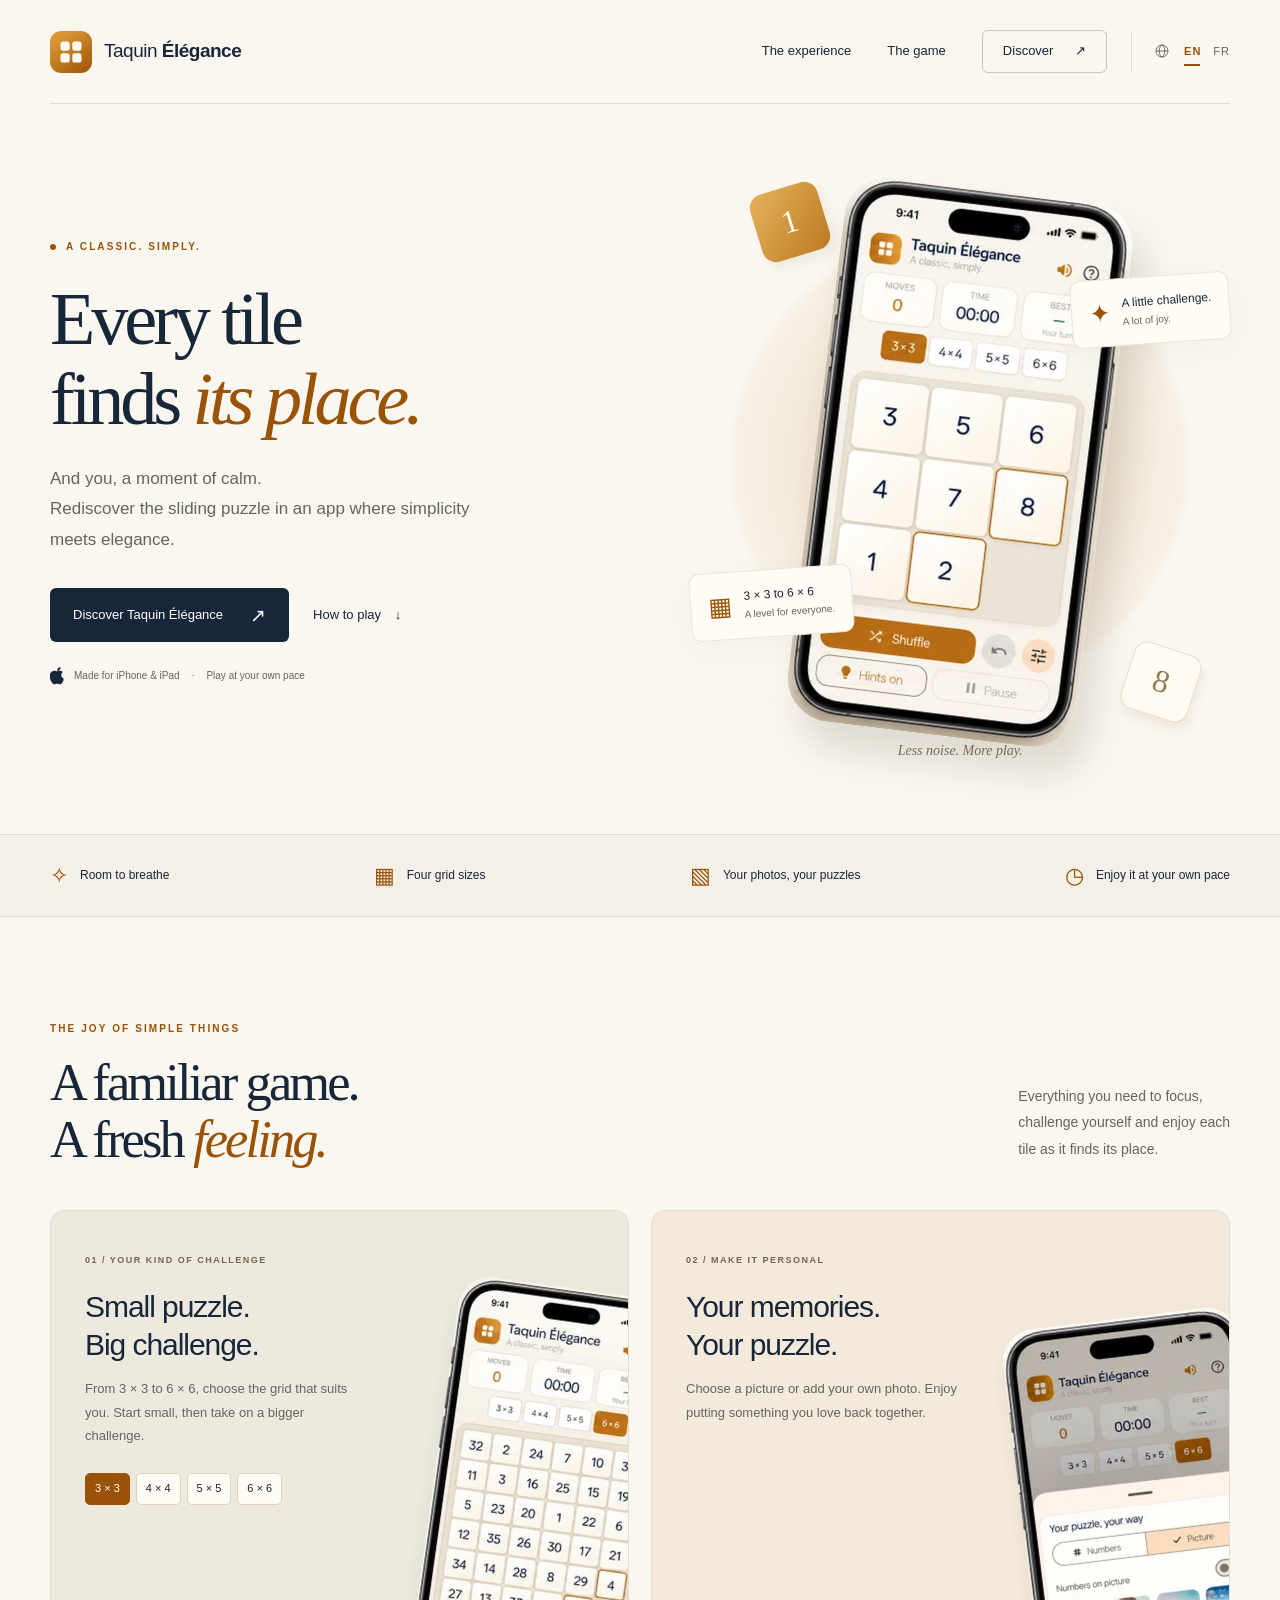
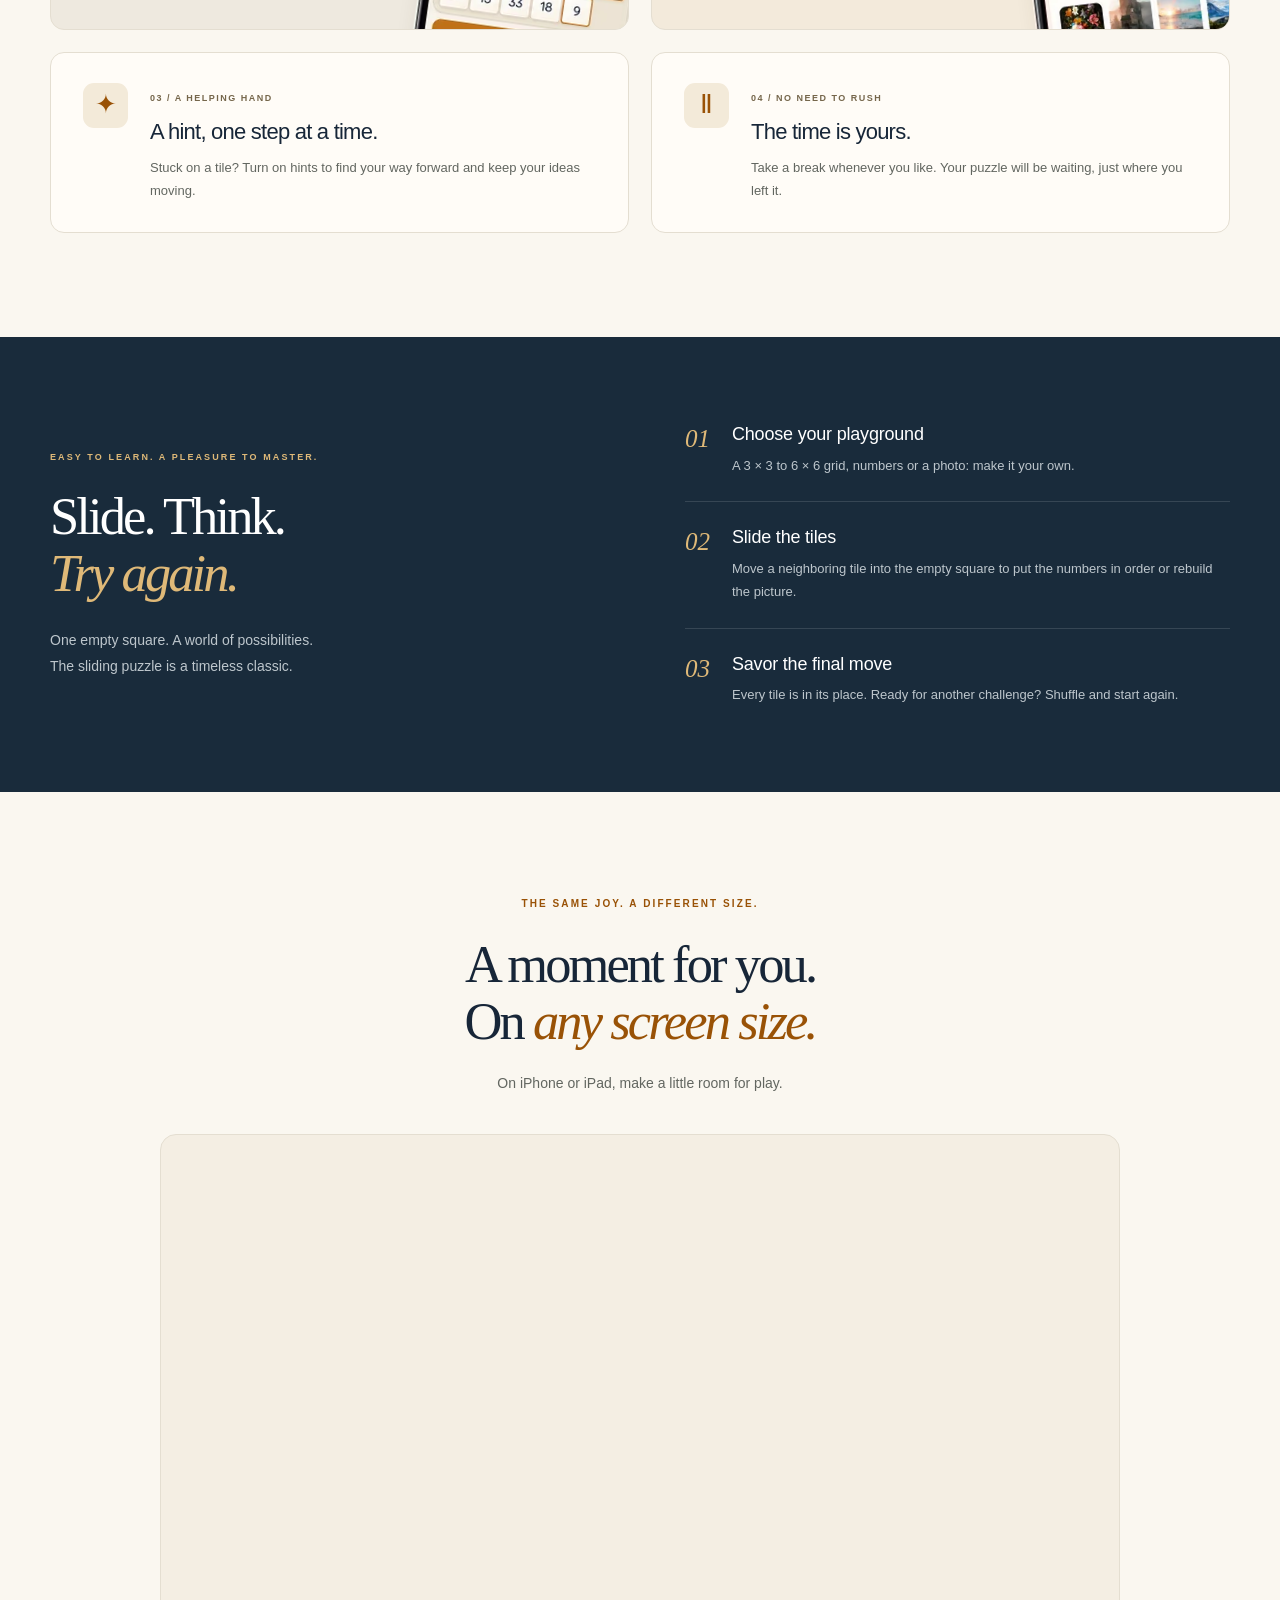
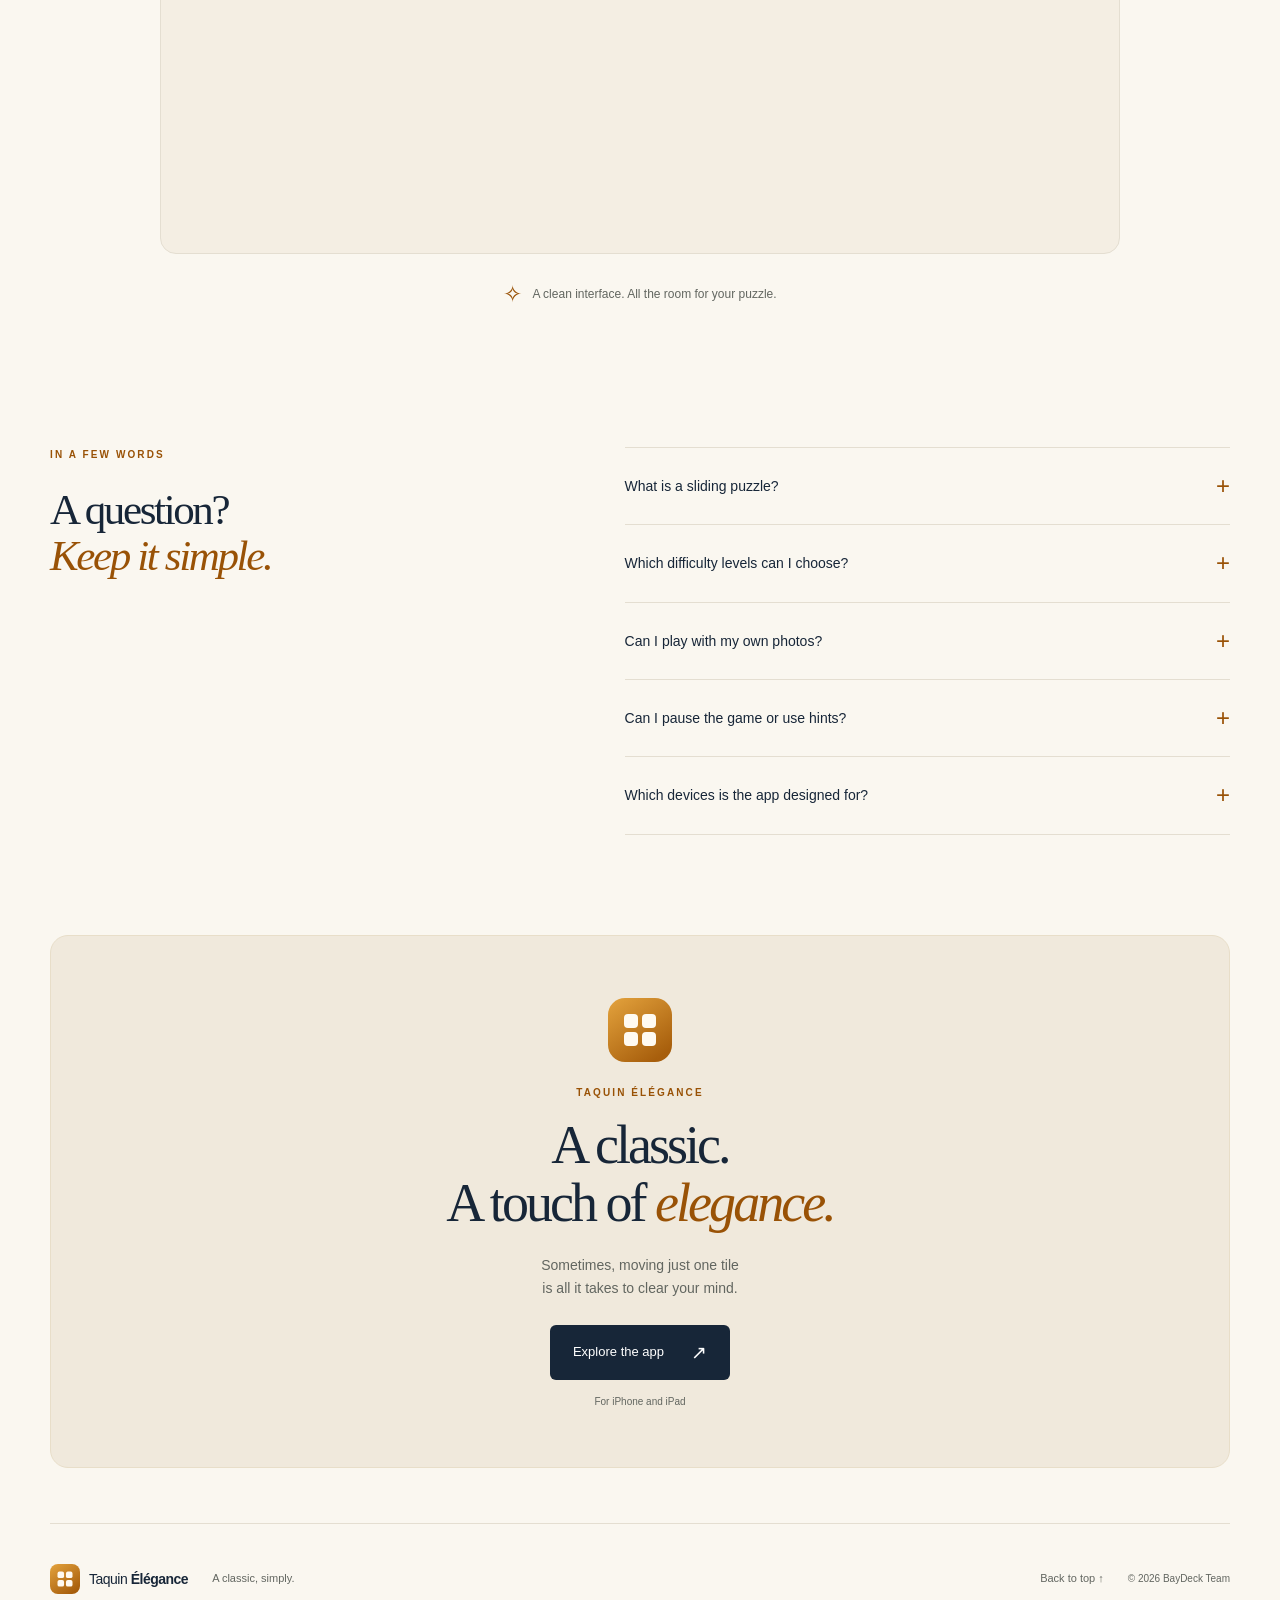
==== commit a1ea1136: "style: refine inline language switch beside navigation" ====
--- a/index.html
+++ b/index.html
@@ -35,7 +35,7 @@
   <a class="skip-link" href="#content">Skip to content</a>
   <header class="header wrap">
     <a class="brand" href="./" aria-label="Taquin Élégance, home"><img src="assets/icon.svg" width="42" height="42" alt=""><span>Taquin <b>Élégance</b></span></a>
-    <div class="header-actions"><nav aria-label="Main navigation"><a href="#experience">The experience</a><a href="#how-to-play">The game</a><a class="nav-cta" href="#preview">Discover <span aria-hidden="true">↗</span></a></nav><nav class="language-switch" aria-label="Choose language"><a href="./" lang="en" hreflang="en" aria-label="English" aria-current="page">EN</a><a href="fr/" lang="fr" hreflang="fr" aria-label="Français">FR</a></nav></div>
+    <div class="header-actions"><nav aria-label="Main navigation"><a href="#experience">The experience</a><a href="#how-to-play">The game</a><a class="nav-cta" href="#preview">Discover <span aria-hidden="true">↗</span></a></nav><nav class="language-switch" aria-label="Choose language"><svg class="language-icon" aria-hidden="true" width="16" height="16" viewBox="0 0 24 24" fill="none" stroke="currentColor" stroke-width="1.4"><circle cx="12" cy="12" r="9"/><ellipse cx="12" cy="12" rx="4" ry="9"/><path d="M3 12h18"/></svg><a href="./" lang="en" hreflang="en" aria-label="English" aria-current="page">EN</a><a href="fr/" lang="fr" hreflang="fr" aria-label="Français">FR</a></nav></div>
   </header>
   <main id="content">
     <section class="hero wrap" aria-labelledby="hero-title">
--- a/styles.css
+++ b/styles.css
@@ -5,12 +5,15 @@
 @media(max-width:700px){.wrap{width:calc(100% - 40px)}.header{height:80px}.brand{font-size:16px;gap:9px}.brand img{width:35px;height:35px}.header nav{gap:0}.header nav>a:not(.nav-cta){display:none}.header nav .nav-cta{padding:8px 13px;font-size:11px}.nav-cta span{margin-left:8px}.hero{grid-template-columns:1fr;padding-block:46px 35px;gap:30px}.hero-copy{text-align:center}.hero .eyebrow{justify-content:center;font-size:8px;letter-spacing:1.6px;margin-bottom:22px}.hero h1{font-size:clamp(48px,10.5vw,68px);margin-bottom:22px}.hero-description{max-width:380px;margin:auto;font-size:14px}.hero-actions{align-items:center;gap:19px;margin-top:25px}.button{font-size:12px;padding:15px 20px}.platform{justify-content:center;font-size:9px;gap:7px;margin-top:23px}.hero-visual{height:495px;max-width:430px;width:100%;margin:auto}.hero-phone{width:240px;border-radius:35px}.orbit{width:340px;height:340px}.floating-note{font-size:10px;gap:8px}.floating-note small{font-size:9px}.floating-note>span{font-size:21px}.note-top{top:98px;right:0}.note-bottom{left:0;bottom:85px}.decor-tile{width:55px;height:55px;font-size:25px;border-radius:11px}.tile-one{left:27px;top:17px}.tile-two{right:25px;bottom:37px}.visual-caption{font-size:12px;bottom:0}.benefits-strip>.wrap{display:grid;grid-template-columns:1fr 1fr;padding-block:19px;gap:13px 14px}.benefits-strip span{font-size:10px}.benefits-strip i{font-size:19px}.section{padding-block:60px}.section-heading{display:block;margin-bottom:30px}.section-heading>p{margin-top:23px;font-size:13px}.section-heading>p br{display:none}.eyebrow{font-size:8px;letter-spacing:1.7px;margin-bottom:17px}.feature-grid{grid-template-columns:1fr;gap:16px}.feature-challenge,.feature-pictures{min-height:370px}.feature-text{padding:27px;width:64%}.feature h3{font-size:29px}.feature p{font-size:12px}.feature-challenge>img{width:190px;right:-25px;top:80px}.feature-pictures>img{width:207px;right:-37px;top:95px}.grid-sizes{gap:5px}.grid-sizes span{padding:5px 7px;font-size:10px}.feature-hints,.feature-pace{padding:25px;gap:17px}.feature-hints h3,.feature-pace h3{font-size:21px}.how-section{padding-block:55px}.how-layout{grid-template-columns:1fr;gap:35px}.how-section .eyebrow{font-size:8px;max-width:290px;line-height:1.7}.how-intro{font-size:13px}.steps h3{font-size:16px}.steps p{font-size:12px}.showcase>p:not(.eyebrow){font-size:13px;max-width:270px;margin:20px auto 0}.showcase picture{margin-top:30px;border-radius:10px}.showcase-note{font-size:10px;gap:6px}.faq{grid-template-columns:1fr;gap:30px;padding-block:0 60px}.faq h2{font-size:38px}summary{font-size:13px}.closing{padding:42px 18px}.closing h2{font-size:43px}.closing>p:not(.eyebrow){font-size:13px}.footer{margin-top:40px;padding-block:28px;gap:18px;justify-content:space-between}.footer p{display:none}.footer small{width:100%}.footer .brand{font-size:12px}.footer .brand img{width:26px;height:26px}}
 @media(max-width:700px){.feature-text{width:58%}.feature-challenge>img{right:-50px;width:180px}.feature-pictures>img{right:-65px;width:190px}}
 @media(max-width:360px){.feature h3{font-size:25px}.feature-challenge>img{right:-65px}.feature-pictures>img{right:-80px}}
-.header-actions{display:flex;align-items:center;gap:24px}
-.header nav.language-switch{display:flex;gap:2px;padding:3px;border:1px solid var(--line);border-radius:7px}
-.header nav.language-switch>a{display:block;padding:7px 10px;border-radius:4px;font-size:11px;line-height:1.5}
-.header nav.language-switch>a[aria-current="page"]{background:var(--ink);color:#fff}
-.header nav.language-switch>a:not([aria-current]):hover{background:#eee9df;color:var(--amber)}
-@media(max-width:1000px){.header-actions{gap:15px}.header-actions>nav:not(.language-switch){gap:20px}}
-@media(max-width:700px){.header-actions{gap:12px}.header nav.language-switch>a{padding:7px 8px;font-size:10px}}
-@media(max-width:360px){.header-actions>nav:not(.language-switch){display:none}}
+.header-actions{display:flex;flex-wrap:nowrap;align-items:center;gap:24px;flex-shrink:0}
+.header nav.language-switch{display:flex;flex-wrap:nowrap;align-items:center;gap:12px;padding:0 0 0 22px;border-left:1px solid var(--line)}
+.language-icon{color:var(--muted);flex-shrink:0;margin-right:2px}
+.header nav.language-switch>a{display:block;position:relative;padding:12px 0;font-size:11px;letter-spacing:1px;line-height:1.5;color:var(--muted);transition:color .2s}
+.header nav.language-switch>a::after{content:'';position:absolute;bottom:6px;left:0;right:1px;height:2px;background:var(--amber);transform:scaleX(0);transition:transform .2s}
+.header nav.language-switch>a[aria-current="page"]{color:var(--amber);font-weight:650}
+.header nav.language-switch>a[aria-current="page"]::after,.header nav.language-switch>a:hover::after{transform:scaleX(1)}
+.header nav.language-switch>a:hover{color:var(--amber)}
+@media(max-width:1000px){.header-actions{gap:15px}.header-actions>nav:not(.language-switch){gap:20px}.header nav.language-switch{padding-left:15px;gap:10px}}
+@media(max-width:700px){.header-actions{gap:12px}.header nav.language-switch{padding-left:12px;gap:9px}.header nav.language-switch>a{padding:12px 0;font-size:10px}.language-icon{display:none}}
+@media(max-width:360px){.header .brand{font-size:13px;gap:7px}.header .brand img{width:30px;height:30px}.header-actions{gap:9px}.header nav .nav-cta{font-size:10px;padding:8px 9px}.header nav.language-switch{padding-left:9px;gap:8px}.nav-cta span{margin-left:5px}}
 @media(prefers-reduced-motion:reduce){html{scroll-behavior:auto}*,*::before,*::after{transition:none!important}}
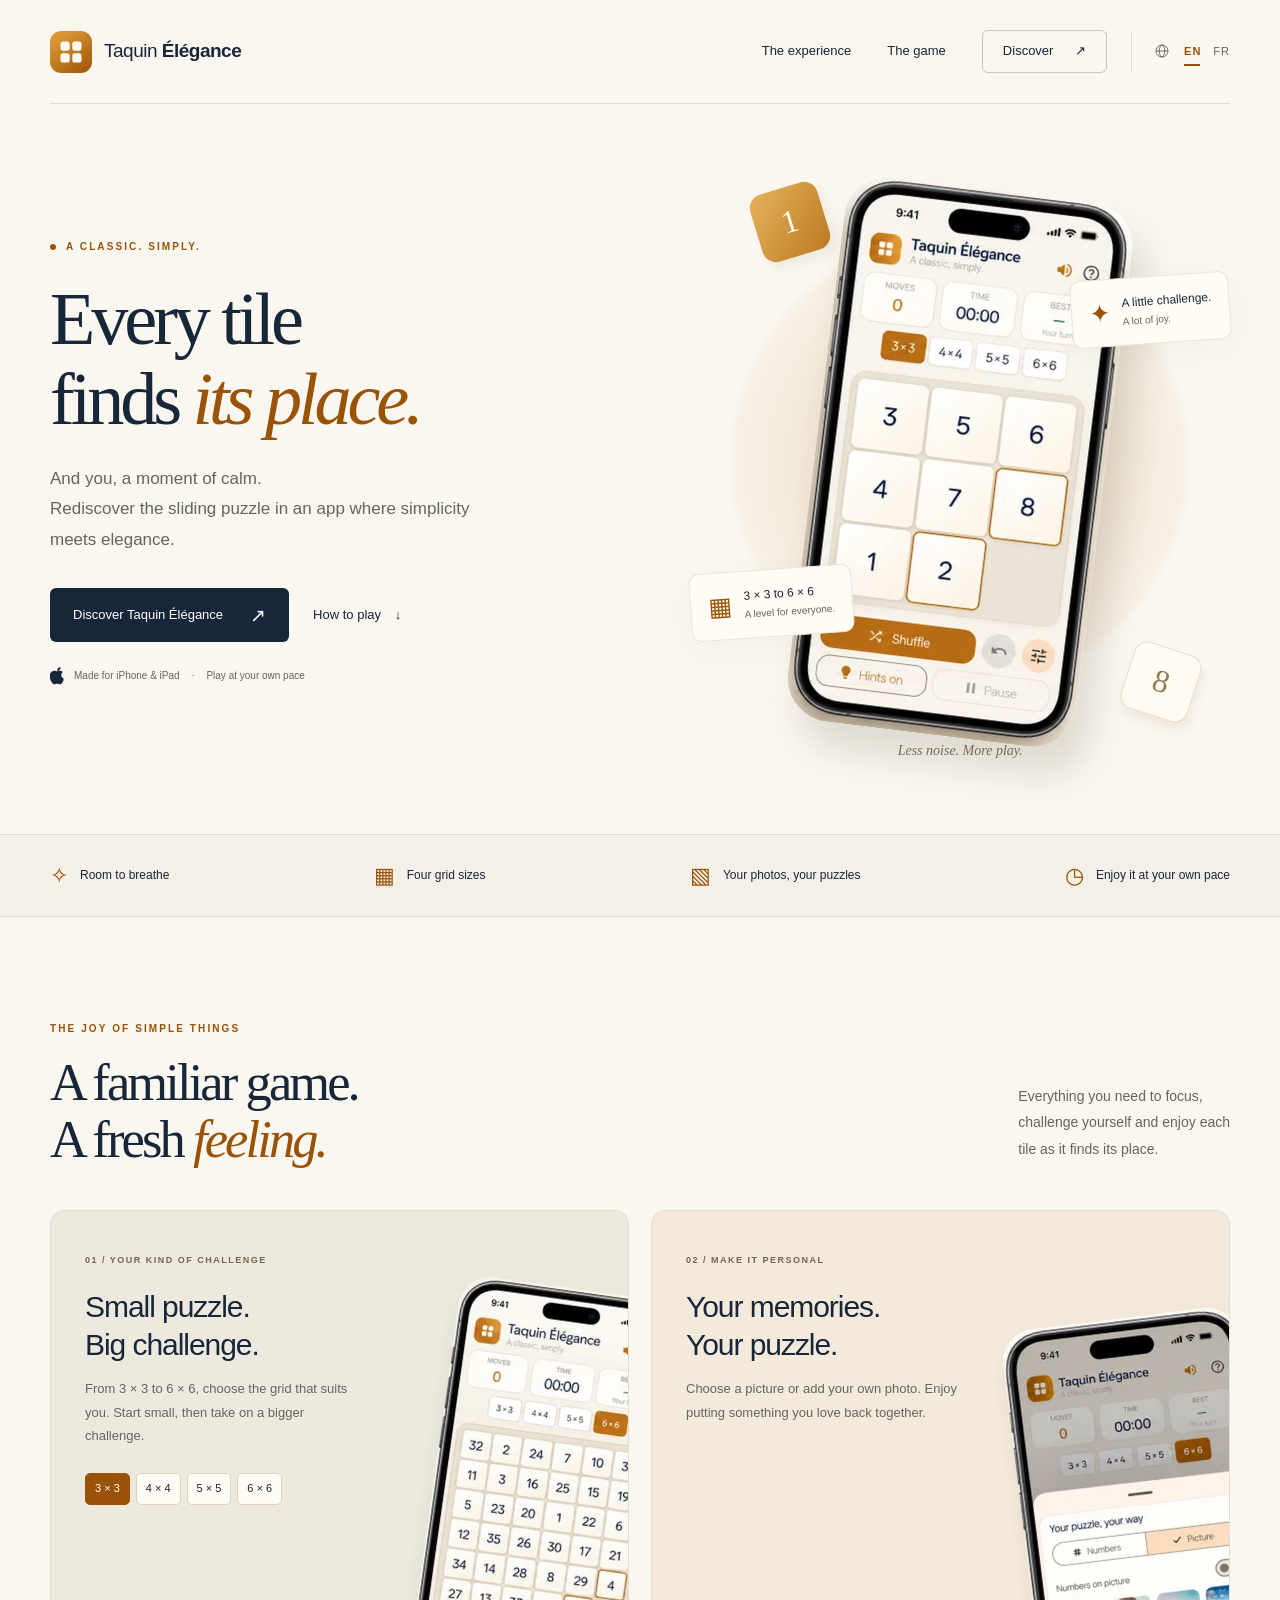
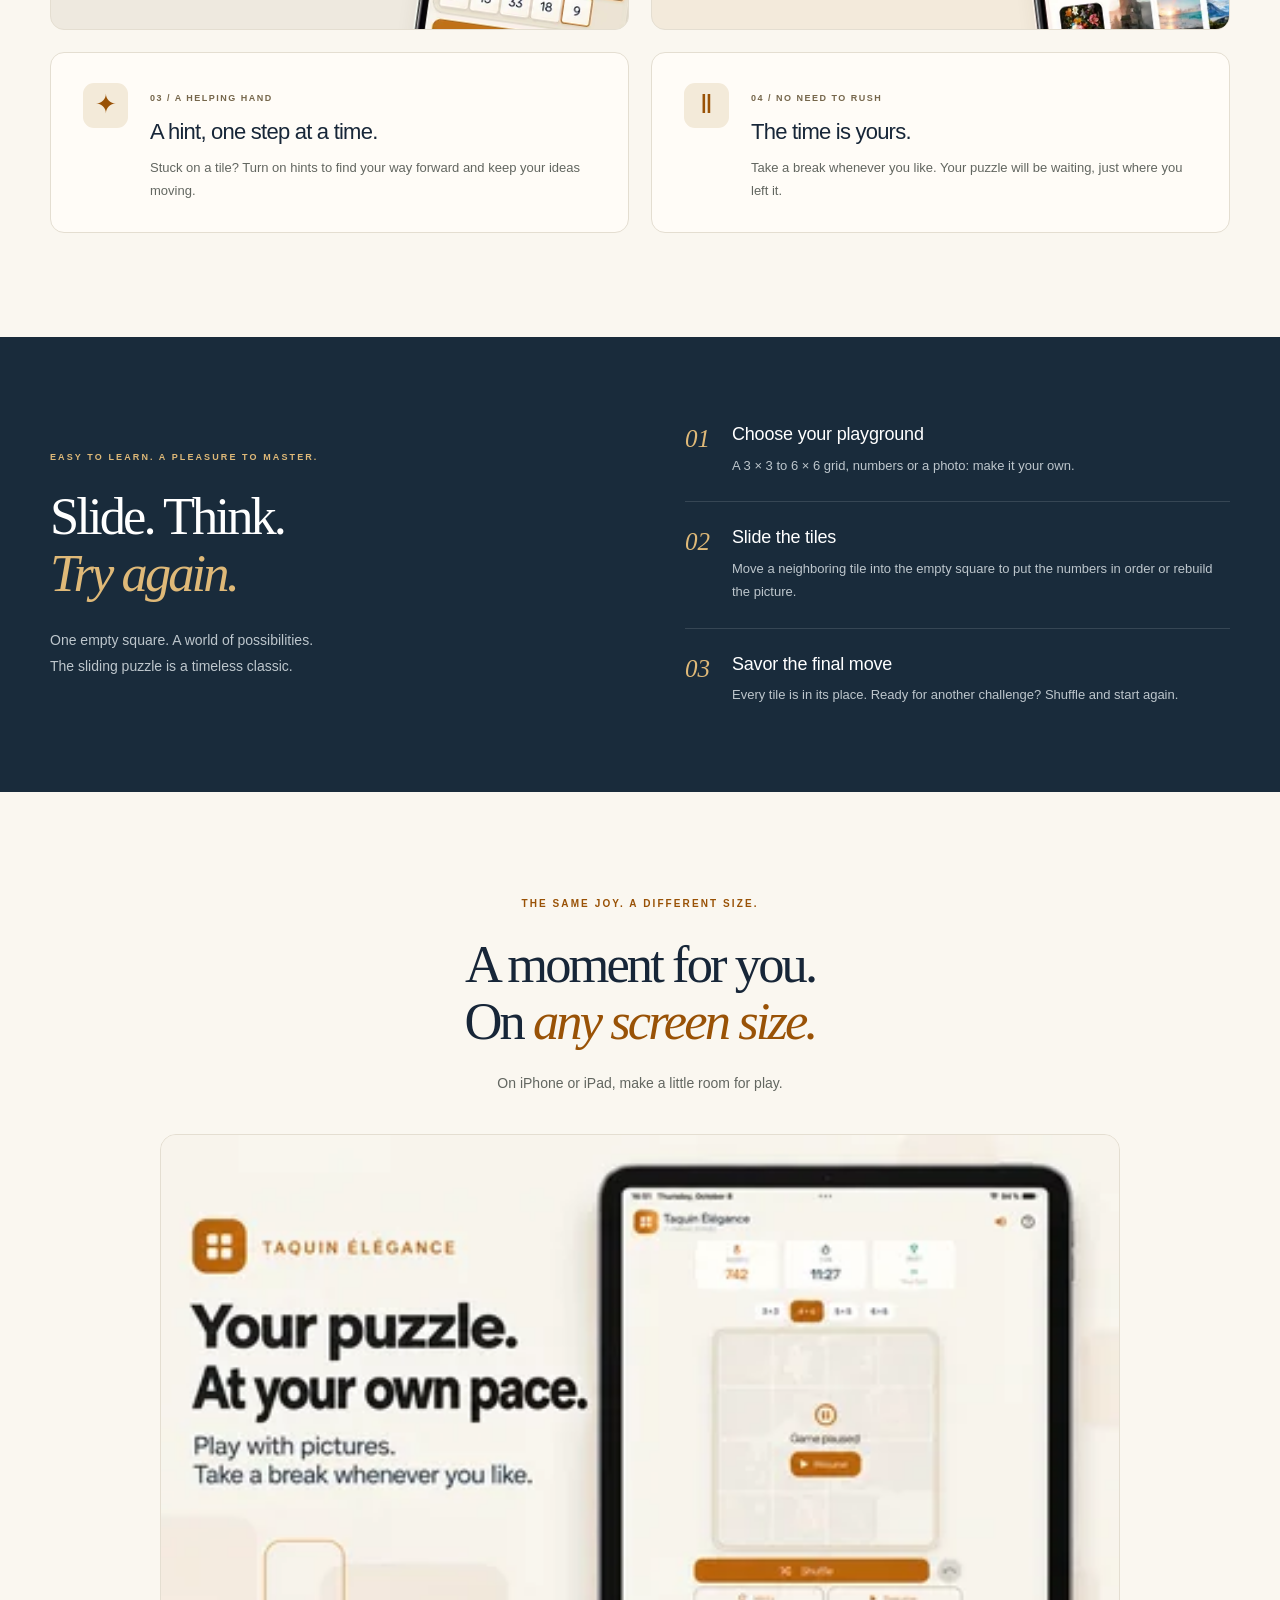
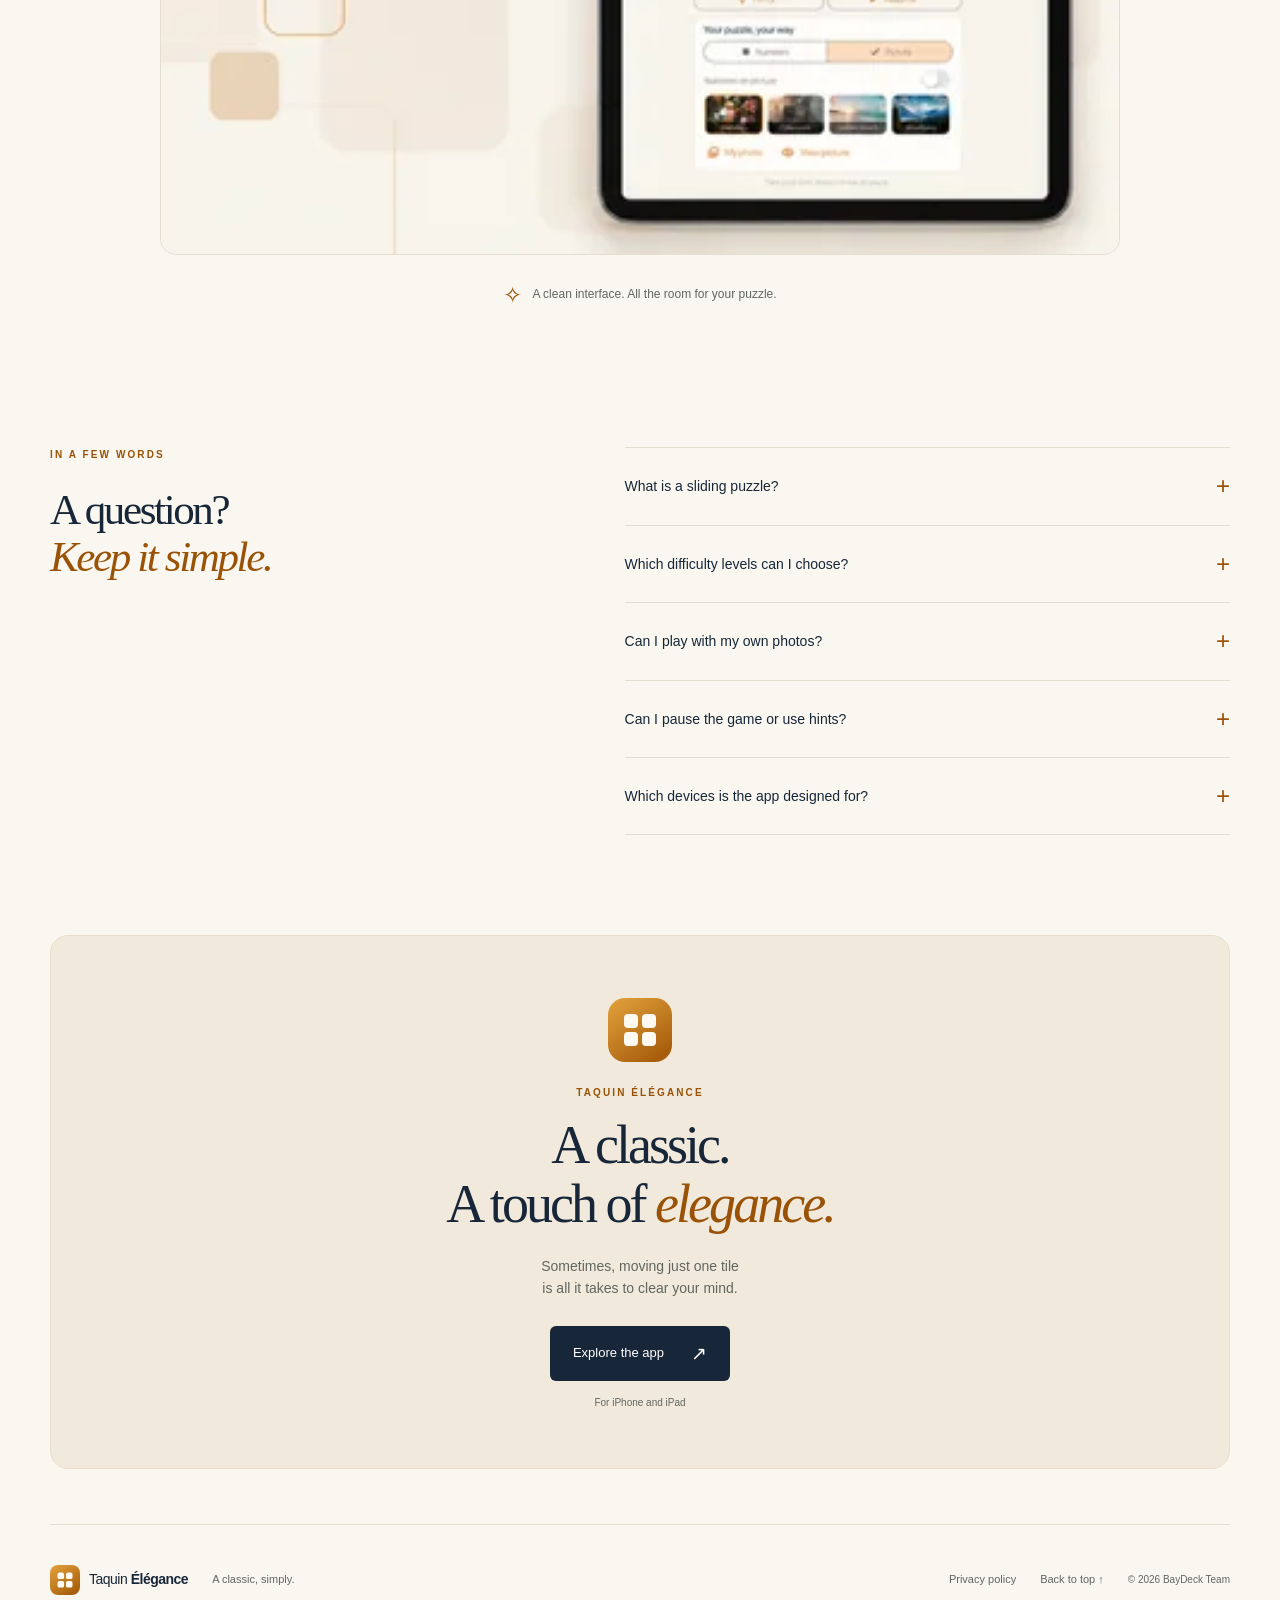
==== commit fbb5b45f: "feat: add bilingual app privacy policy" ====
--- a/index.html
+++ b/index.html
@@ -69,6 +69,6 @@
     <section class="faq wrap" aria-labelledby="faq-title"><div><p class="eyebrow">IN A FEW WORDS</p><h2 id="faq-title">A question?<br><em>Keep it simple.</em></h2></div><div class="faq-list"><details><summary>What is a sliding puzzle?</summary><p>A sliding puzzle is a grid of movable tiles with one empty square. Slide neighboring tiles into that space to put numbers in order or rebuild a picture.</p></details><details><summary>Which difficulty levels can I choose?</summary><p>Taquin Élégance offers four grid sizes: 3 × 3, 4 × 4, 5 × 5 and 6 × 6. Choose a small grid to get started, or a larger one for a bigger challenge.</p></details><details><summary>Can I play with my own photos?</summary><p>Yes. Choose one of the pictures included in the app or add your own photo to turn it into a puzzle.</p></details><details><summary>Can I pause the game or use hints?</summary><p>Yes. You can pause your game and turn on hints whenever you need a helping hand.</p></details><details><summary>Which devices is the app designed for?</summary><p>Taquin Élégance is an app for iPhone and iPad. The screenshots on this page show its interface on both screen sizes.</p></details></div></section>
     <section class="closing wrap" aria-labelledby="closing-title"><img src="assets/icon.svg" width="64" height="64" alt=""><p class="eyebrow">TAQUIN ÉLÉGANCE</p><h2 id="closing-title">A classic.<br>A touch of <em>elegance.</em></h2><p>Sometimes, moving just one tile<br>is all it takes to clear your mind.</p><a class="button" href="#preview">Explore the app <span aria-hidden="true">↗</span></a><span class="closing-platform">For iPhone and iPad</span></section>
   </main>
-  <footer class="footer wrap"><a class="brand" href="./"><img src="assets/icon.svg" width="30" height="30" alt=""><span>Taquin <b>Élégance</b></span></a><p>A classic, simply.</p><a href="#content">Back to top <span aria-hidden="true">↑</span></a><small>© 2026 BayDeck Team</small></footer>
+  <footer class="footer wrap"><a class="brand" href="./"><img src="assets/icon.svg" width="30" height="30" alt=""><span>Taquin <b>Élégance</b></span></a><p>A classic, simply.</p><a href="privacy/">Privacy policy</a><a href="#content">Back to top <span aria-hidden="true">↑</span></a><small>© 2026 BayDeck Team</small></footer>
 </body>
 </html>
--- a/styles.css
+++ b/styles.css
@@ -16,4 +16,19 @@
 @media(max-width:1000px){.header-actions{gap:15px}.header-actions>nav:not(.language-switch){gap:20px}.header nav.language-switch{padding-left:15px;gap:10px}}
 @media(max-width:700px){.header-actions{gap:12px}.header nav.language-switch{padding-left:12px;gap:9px}.header nav.language-switch>a{padding:12px 0;font-size:10px}.language-icon{display:none}}
 @media(max-width:360px){.header .brand{font-size:13px;gap:7px}.header .brand img{width:30px;height:30px}.header-actions{gap:9px}.header nav .nav-cta{font-size:10px;padding:8px 9px}.header nav.language-switch{padding-left:9px;gap:8px}.nav-cta span{margin-left:5px}}
+.policy{max-width:860px;padding-block:55px 30px}
+.policy-back{display:inline-block;margin-bottom:40px;color:var(--muted)}
+.policy-back span{margin:0 8px 0 0}
+.policy h1{font-size:clamp(42px,5.2vw,68px);overflow-wrap:anywhere}
+.policy-date{font-size:12px;color:var(--muted);margin-top:22px}
+.policy-summary{display:flex;gap:20px;align-items:center;margin-top:35px;padding:28px;background:#f0e9dc;border:1px solid var(--line);border-radius:14px}
+.policy-summary>span{font-size:38px;color:var(--amber)}
+.policy-summary h2{font:500 23px/1.35 var(--sans);letter-spacing:-.5px}
+.policy-summary p{font-size:14px;color:var(--muted);margin-top:6px}
+.policy-content{margin-top:40px}
+.policy-content section{padding-block:24px;border-bottom:1px solid var(--line)}
+.policy-content section:last-child{border-bottom:0}
+.policy-content h2{font:500 22px/1.4 var(--sans);letter-spacing:-.4px;margin-bottom:12px}
+.policy-content p{font-size:15px;line-height:1.9;color:var(--muted)}
+@media(max-width:700px){.policy{padding-top:32px}.policy-back{margin-bottom:30px}.policy-summary{padding:22px 18px;gap:13px;align-items:flex-start}.policy-summary h2{font-size:20px}.policy-summary p,.policy-content p{font-size:13px}.policy-content h2{font-size:20px}.policy .eyebrow{line-height:1.8}}
 @media(prefers-reduced-motion:reduce){html{scroll-behavior:auto}*,*::before,*::after{transition:none!important}}
